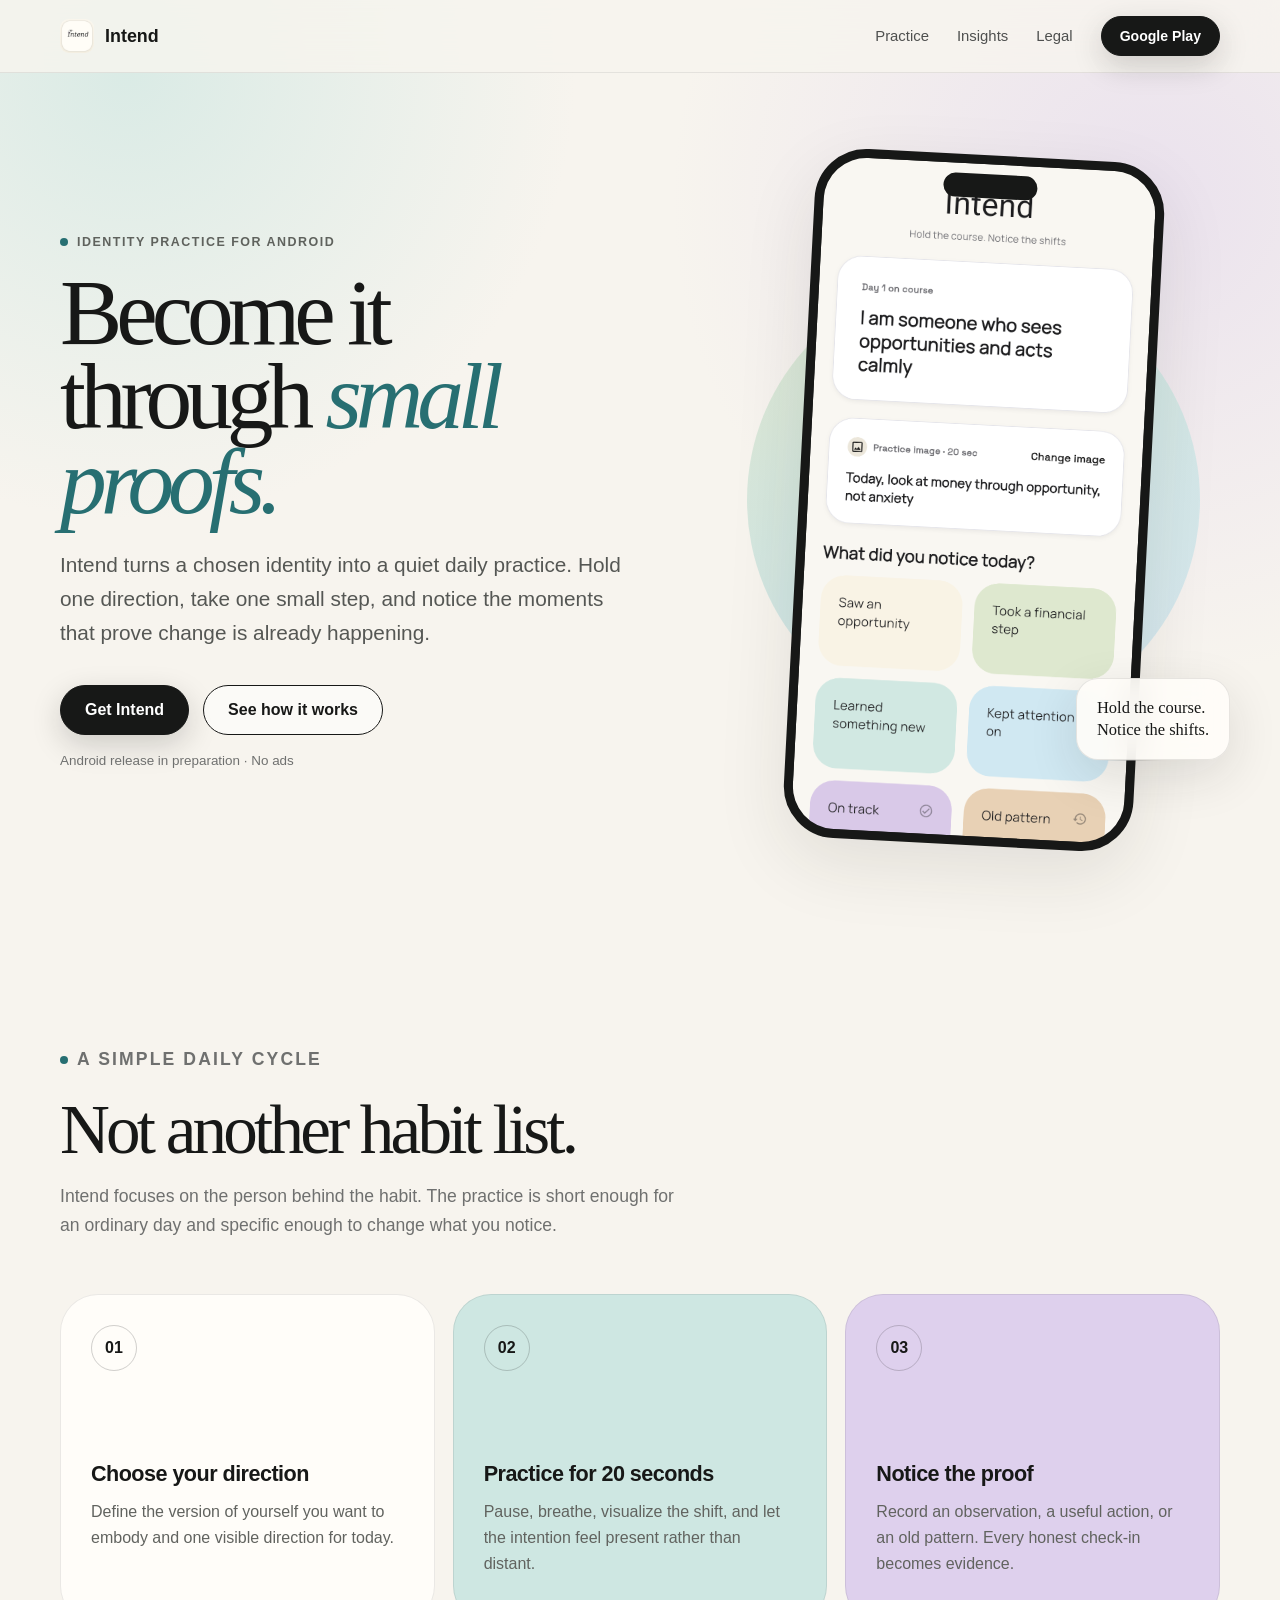
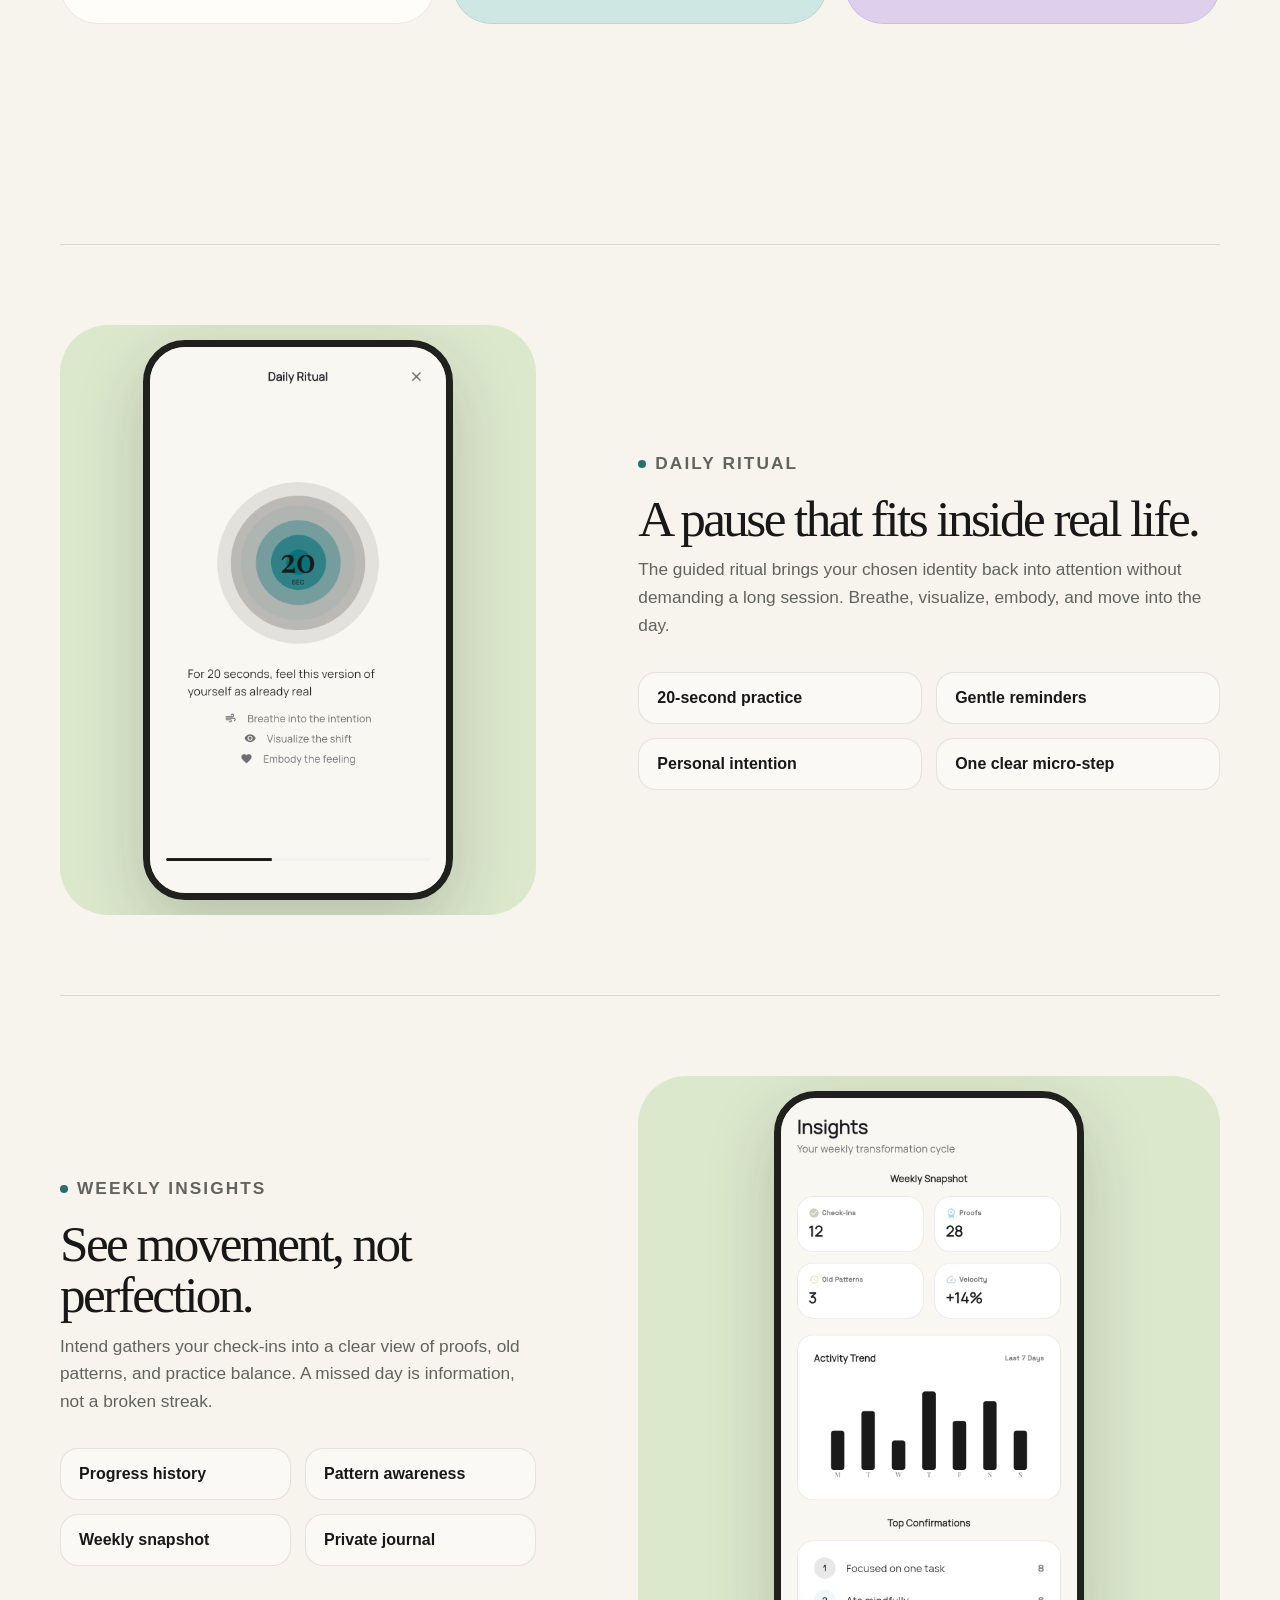
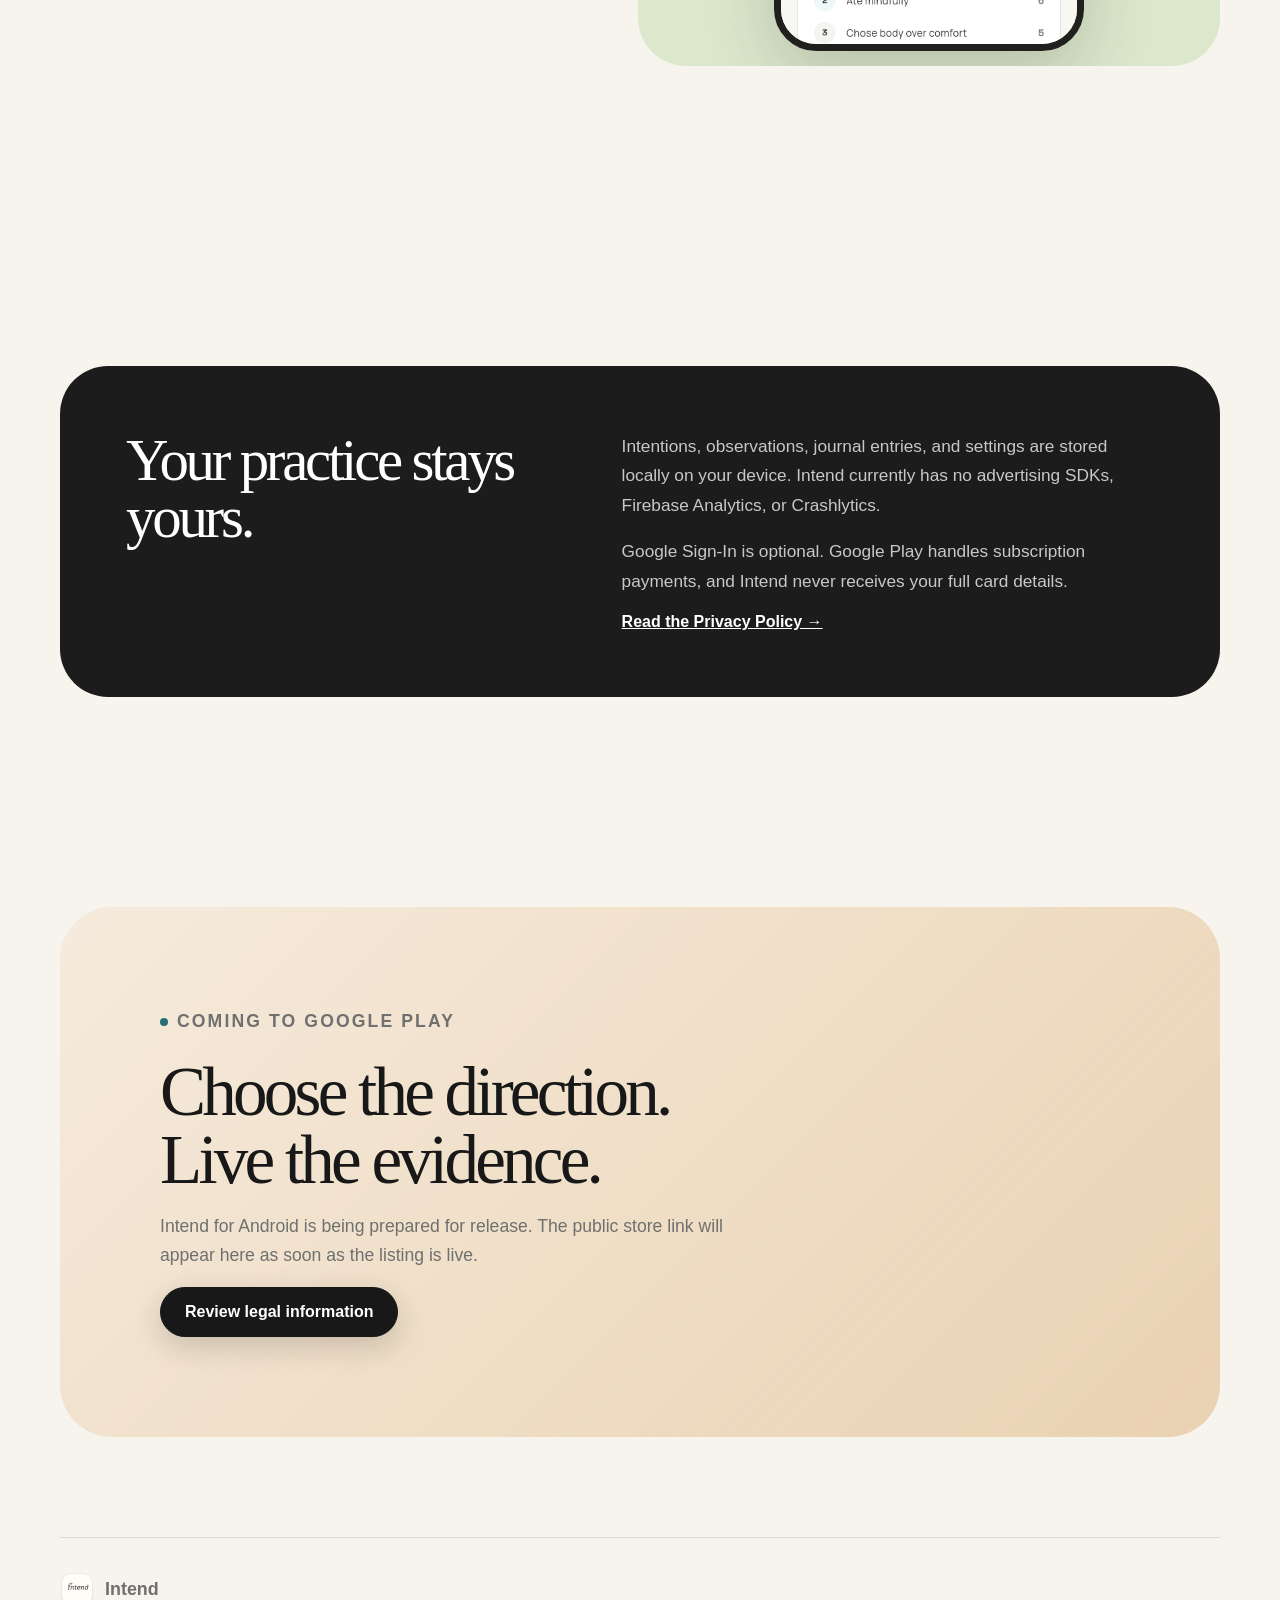
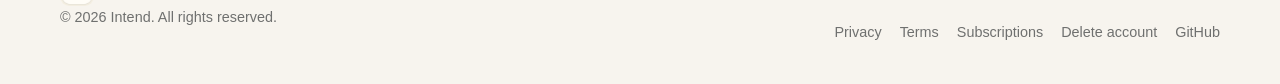
==== index.html @ af3d035d "Create Intend public website" ====
<!doctype html>
<html lang="en">
  <head>
    <meta charset="utf-8">
    <meta name="viewport" content="width=device-width, initial-scale=1">
    <title>Intend — Hold the course. Notice the shifts.</title>
    <meta
      name="description"
      content="Intend is a quiet Android practice for becoming who you choose to be, one small proof at a time."
    >
    <meta name="theme-color" content="#f7f4ee">
    <meta property="og:title" content="Intend — Identity practice for Android">
    <meta
      property="og:description"
      content="Choose a direction, practice it daily, and notice the evidence of change."
    >
    <meta property="og:type" content="website">
    <meta property="og:image" content="assets/home-dashboard.png">
    <link rel="icon" href="assets/app-icon.png">
    <link rel="stylesheet" href="assets/styles.css">
  </head>
  <body>
    <a class="skip-link" href="#main">Skip to content</a>
    <header class="site-header">
      <nav class="nav" aria-label="Main navigation">
        <a class="brand" href="./">
          <img src="assets/app-icon.png" alt="">
          <span>Intend</span>
        </a>
        <div class="nav-links">
          <a href="#practice">Practice</a>
          <a href="#insights">Insights</a>
          <a href="legal/">Legal</a>
          <a class="button button-small" href="#download">Google Play</a>
        </div>
      </nav>
    </header>

    <main id="main">
      <section class="hero">
        <div class="hero-content">
          <p class="eyebrow">Identity practice for Android</p>
          <h1>Become it through <em>small proofs.</em></h1>
          <p class="hero-copy">
            Intend turns a chosen identity into a quiet daily practice. Hold one
            direction, take one small step, and notice the moments that prove
            change is already happening.
          </p>
          <div class="hero-actions">
            <a class="button" href="#download">Get Intend</a>
            <a class="button-secondary" href="#practice">See how it works</a>
          </div>
          <p class="release-note">Android release in preparation · No ads</p>
        </div>

        <div class="phone-stage" aria-label="Intend app preview">
          <div class="phone">
            <img
              src="assets/home-dashboard.png"
              alt="Intend home screen showing a daily intention and reflection choices"
            >
          </div>
          <div class="floating-note">Hold the course.<br>Notice the shifts.</div>
        </div>
      </section>

      <section class="section" id="practice">
        <div class="section-heading">
          <p class="eyebrow">A simple daily cycle</p>
          <h2>Not another habit list.</h2>
          <p>
            Intend focuses on the person behind the habit. The practice is short
            enough for an ordinary day and specific enough to change what you
            notice.
          </p>
        </div>

        <div class="steps">
          <article class="step">
            <div class="step-number">01</div>
            <h3>Choose your direction</h3>
            <p>
              Define the version of yourself you want to embody and one visible
              direction for today.
            </p>
          </article>
          <article class="step">
            <div class="step-number">02</div>
            <h3>Practice for 20 seconds</h3>
            <p>
              Pause, breathe, visualize the shift, and let the intention feel
              present rather than distant.
            </p>
          </article>
          <article class="step">
            <div class="step-number">03</div>
            <h3>Notice the proof</h3>
            <p>
              Record an observation, a useful action, or an old pattern. Every
              honest check-in becomes evidence.
            </p>
          </article>
        </div>
      </section>

      <section class="section">
        <article class="feature-row">
          <div class="feature-visual">
            <div class="screen-card">
              <img
                src="assets/daily-ritual.png"
                alt="Intend twenty-second daily ritual screen"
                loading="lazy"
              >
            </div>
          </div>
          <div class="feature-copy">
            <p class="eyebrow">Daily ritual</p>
            <h3>A pause that fits inside real life.</h3>
            <p>
              The guided ritual brings your chosen identity back into attention
              without demanding a long session. Breathe, visualize, embody, and
              move into the day.
            </p>
            <ul class="feature-list">
              <li>20-second practice</li>
              <li>Gentle reminders</li>
              <li>Personal intention</li>
              <li>One clear micro-step</li>
            </ul>
          </div>
        </article>

        <article class="feature-row reverse" id="insights">
          <div class="feature-visual">
            <div class="screen-card">
              <img
                src="assets/weekly-insights.png"
                alt="Intend weekly insights with check-ins, patterns, and activity"
                loading="lazy"
              >
            </div>
          </div>
          <div class="feature-copy">
            <p class="eyebrow">Weekly insights</p>
            <h3>See movement, not perfection.</h3>
            <p>
              Intend gathers your check-ins into a clear view of proofs, old
              patterns, and practice balance. A missed day is information, not a
              broken streak.
            </p>
            <ul class="feature-list">
              <li>Progress history</li>
              <li>Pattern awareness</li>
              <li>Weekly snapshot</li>
              <li>Private journal</li>
            </ul>
          </div>
        </article>
      </section>

      <section class="section">
        <div class="privacy-band">
          <h2>Your practice stays yours.</h2>
          <div>
            <p>
              Intentions, observations, journal entries, and settings are stored
              locally on your device. Intend currently has no advertising SDKs,
              Firebase Analytics, or Crashlytics.
            </p>
            <p>
              Google Sign-In is optional. Google Play handles subscription
              payments, and Intend never receives your full card details.
            </p>
            <a href="legal/privacy.html">Read the Privacy Policy →</a>
          </div>
        </div>
      </section>

      <section class="cta" id="download">
        <p class="eyebrow">Coming to Google Play</p>
        <h2>Choose the direction.<br>Live the evidence.</h2>
        <p>
          Intend for Android is being prepared for release. The public store link
          will appear here as soon as the listing is live.
        </p>
        <a class="button" href="legal/">Review legal information</a>
      </section>
    </main>

    <footer class="site-footer">
      <div>
        <a class="brand" href="./">
          <img src="assets/app-icon.png" alt="">
          <span>Intend</span>
        </a>
        <p>© <span data-year>2026</span> Intend. All rights reserved.</p>
      </div>
      <div class="footer-links">
        <a href="legal/privacy.html">Privacy</a>
        <a href="legal/terms.html">Terms</a>
        <a href="legal/subscription-terms.html">Subscriptions</a>
        <a href="legal/account-deletion.html">Delete account</a>
        <a href="https://github.com/skindar/intend-public">GitHub</a>
      </div>
    </footer>
    <script src="assets/site.js"></script>
  </body>
</html>
---- assets/styles.css ----
:root {
  --ink: #171817;
  --muted: #6f706f;
  --paper: #f7f4ee;
  --surface: #fffdf9;
  --line: #deded9;
  --sage: #dce8cc;
  --mint: #cee7e2;
  --blue: #d2e8f3;
  --lilac: #ded0ed;
  --sand: #ead2b2;
  --accent: #276f72;
  --shadow: 0 24px 70px rgba(35, 37, 33, 0.1);
  --radius-lg: 38px;
  --radius-md: 26px;
  --content: min(1160px, calc(100% - 40px));
}

* {
  box-sizing: border-box;
}

html {
  scroll-behavior: smooth;
}

body {
  margin: 0;
  color: var(--ink);
  background: var(--paper);
  font-family: Inter, ui-sans-serif, -apple-system, BlinkMacSystemFont, "Segoe UI",
    sans-serif;
  -webkit-font-smoothing: antialiased;
}

body::before {
  position: fixed;
  inset: 0;
  z-index: -2;
  content: "";
  pointer-events: none;
  background:
    radial-gradient(circle at 10% 8%, rgba(206, 231, 226, 0.7), transparent 28rem),
    radial-gradient(circle at 90% 22%, rgba(222, 208, 237, 0.5), transparent 30rem),
    var(--paper);
}

a {
  color: inherit;
}

img {
  display: block;
  max-width: 100%;
}

.skip-link {
  position: fixed;
  top: 10px;
  left: 10px;
  z-index: 20;
  padding: 10px 16px;
  border-radius: 999px;
  background: var(--ink);
  color: white;
  transform: translateY(-150%);
}

.skip-link:focus {
  transform: translateY(0);
}

.site-header {
  position: sticky;
  top: 0;
  z-index: 10;
  padding: 16px 0;
  background: rgba(247, 244, 238, 0.82);
  border-bottom: 1px solid rgba(23, 24, 23, 0.08);
  backdrop-filter: blur(18px);
}

.nav {
  width: var(--content);
  margin: 0 auto;
  display: flex;
  align-items: center;
  justify-content: space-between;
  gap: 28px;
}

.brand {
  display: inline-flex;
  align-items: center;
  gap: 11px;
  font-size: 1.12rem;
  font-weight: 750;
  text-decoration: none;
}

.brand img {
  width: 34px;
  height: 34px;
  border-radius: 9px;
}

.nav-links {
  display: flex;
  align-items: center;
  gap: 28px;
  color: #4f504f;
  font-size: 0.93rem;
}

.nav-links a {
  text-decoration: none;
}

.nav-links a:hover,
.text-link:hover {
  color: var(--accent);
}

.button,
.button-secondary {
  display: inline-flex;
  align-items: center;
  justify-content: center;
  min-height: 50px;
  padding: 0 24px;
  border: 1px solid var(--ink);
  border-radius: 999px;
  font-weight: 700;
  text-decoration: none;
  transition: transform 180ms ease, box-shadow 180ms ease;
}

.button {
  background: var(--ink);
  color: white;
  box-shadow: 0 10px 30px rgba(23, 24, 23, 0.18);
}

.button-secondary {
  background: rgba(255, 255, 255, 0.55);
}

.button:hover,
.button-secondary:hover {
  transform: translateY(-2px);
}

.button-small {
  min-height: 40px;
  padding: 0 18px;
  font-size: 0.88rem;
}

.hero,
.section,
.cta,
.site-footer,
.legal-shell {
  width: var(--content);
  margin-inline: auto;
}

.hero {
  min-height: 820px;
  display: grid;
  grid-template-columns: minmax(0, 1.08fr) minmax(350px, 0.92fr);
  align-items: center;
  gap: clamp(40px, 7vw, 100px);
  padding: 82px 0 90px;
}

.eyebrow {
  display: inline-flex;
  align-items: center;
  gap: 9px;
  margin: 0 0 22px;
  color: #5f625d;
  font-size: 0.78rem;
  font-weight: 800;
  letter-spacing: 0.12em;
  text-transform: uppercase;
}

.eyebrow::before {
  width: 8px;
  height: 8px;
  border-radius: 50%;
  background: var(--accent);
  content: "";
}

h1,
h2,
h3,
p {
  margin-top: 0;
}

h1 {
  max-width: 760px;
  margin-bottom: 24px;
  font-family: Georgia, "Times New Roman", serif;
  font-size: clamp(4rem, 7.3vw, 7.4rem);
  font-weight: 400;
  letter-spacing: -0.065em;
  line-height: 0.9;
}

h1 em {
  color: var(--accent);
  font-weight: 400;
}

.hero-copy {
  max-width: 590px;
  margin-bottom: 34px;
  color: #555754;
  font-size: clamp(1.06rem, 1.7vw, 1.3rem);
  line-height: 1.65;
}

.hero-actions {
  display: flex;
  align-items: center;
  flex-wrap: wrap;
  gap: 14px;
}

.release-note {
  margin: 18px 0 0;
  color: var(--muted);
  font-size: 0.84rem;
}

.phone-stage {
  position: relative;
  min-height: 680px;
  display: grid;
  place-items: center;
}

.phone-stage::before {
  position: absolute;
  width: 92%;
  aspect-ratio: 1;
  border-radius: 50%;
  background: linear-gradient(145deg, var(--sage), var(--mint) 45%, var(--blue));
  content: "";
  filter: saturate(0.8);
}

.phone {
  position: relative;
  width: min(350px, 82vw);
  height: 690px;
  overflow: hidden;
  border: 9px solid #171817;
  border-radius: 52px;
  background: #171817;
  box-shadow: var(--shadow);
  transform: rotate(3deg);
}

.phone::before {
  position: absolute;
  top: 10px;
  left: 50%;
  z-index: 2;
  width: 94px;
  height: 24px;
  border-radius: 999px;
  background: #171817;
  content: "";
  transform: translateX(-50%);
}

.phone img {
  width: 100%;
  height: 100%;
  object-fit: cover;
  object-position: top;
}

.floating-note {
  position: absolute;
  right: -10px;
  bottom: 85px;
  max-width: 220px;
  padding: 18px 20px;
  border: 1px solid rgba(23, 24, 23, 0.1);
  border-radius: 22px;
  background: rgba(255, 253, 249, 0.9);
  box-shadow: 0 16px 50px rgba(35, 37, 33, 0.12);
  font-family: Georgia, "Times New Roman", serif;
  font-size: 1.03rem;
  line-height: 1.35;
  backdrop-filter: blur(14px);
}

.section {
  padding: 110px 0;
}

.section-heading {
  max-width: 720px;
  margin-bottom: 54px;
}

.section-heading h2,
.cta h2,
.legal-hero h1 {
  margin-bottom: 18px;
  font-family: Georgia, "Times New Roman", serif;
  font-size: clamp(2.8rem, 5.4vw, 5.3rem);
  font-weight: 400;
  letter-spacing: -0.055em;
  line-height: 0.98;
}

.section-heading p,
.cta p {
  max-width: 620px;
  color: var(--muted);
  font-size: 1.1rem;
  line-height: 1.65;
}

.steps {
  display: grid;
  grid-template-columns: repeat(3, 1fr);
  gap: 18px;
}

.step {
  min-height: 330px;
  padding: 30px;
  border: 1px solid rgba(23, 24, 23, 0.09);
  border-radius: var(--radius-lg);
}

.step:nth-child(1) {
  background: var(--surface);
}

.step:nth-child(2) {
  background: var(--mint);
}

.step:nth-child(3) {
  background: var(--lilac);
}

.step-number {
  display: grid;
  width: 46px;
  height: 46px;
  margin-bottom: 90px;
  place-items: center;
  border: 1px solid rgba(23, 24, 23, 0.2);
  border-radius: 50%;
  font-weight: 800;
}

.step h3,
.feature-copy h3,
.legal-card h2 {
  margin-bottom: 12px;
  font-size: 1.35rem;
  letter-spacing: -0.025em;
}

.step p,
.feature-copy p,
.legal-card p {
  margin-bottom: 0;
  color: #61635f;
  line-height: 1.62;
}

.feature-row {
  display: grid;
  grid-template-columns: minmax(320px, 0.9fr) minmax(0, 1.1fr);
  align-items: center;
  gap: clamp(50px, 8vw, 110px);
  padding: 80px 0;
  border-top: 1px solid rgba(23, 24, 23, 0.12);
}

.feature-row.reverse .feature-visual {
  order: 2;
}

.feature-visual {
  position: relative;
  min-height: 590px;
  display: grid;
  place-items: center;
  overflow: hidden;
  border-radius: 48px;
  background: var(--sage);
}

.feature-row:nth-of-type(3) .feature-visual {
  background: var(--blue);
}

.screen-card {
  width: 310px;
  height: 560px;
  overflow: hidden;
  border: 7px solid #20211f;
  border-radius: 42px;
  box-shadow: 0 25px 70px rgba(35, 37, 33, 0.2);
}

.screen-card img {
  width: 100%;
  height: 100%;
  object-fit: cover;
  object-position: top;
}

.feature-copy .eyebrow {
  margin-bottom: 15px;
}

.feature-copy h3 {
  max-width: 580px;
  font-family: Georgia, "Times New Roman", serif;
  font-size: clamp(2.4rem, 4vw, 4.1rem);
  font-weight: 400;
  letter-spacing: -0.05em;
  line-height: 1;
}

.feature-copy p {
  max-width: 580px;
  font-size: 1.08rem;
}

.feature-list {
  display: grid;
  grid-template-columns: repeat(2, 1fr);
  gap: 14px;
  margin: 32px 0 0;
  padding: 0;
  list-style: none;
}

.feature-list li {
  padding: 16px 18px;
  border: 1px solid rgba(23, 24, 23, 0.1);
  border-radius: 18px;
  background: rgba(255, 255, 255, 0.45);
  font-weight: 650;
}

.privacy-band {
  padding: 66px;
  display: grid;
  grid-template-columns: 0.9fr 1.1fr;
  gap: 60px;
  border-radius: 48px;
  background: #1b1c1b;
  color: white;
}

.privacy-band h2 {
  margin: 0;
  font-family: Georgia, "Times New Roman", serif;
  font-size: clamp(2.7rem, 4.6vw, 4.8rem);
  font-weight: 400;
  letter-spacing: -0.055em;
  line-height: 0.98;
}

.privacy-band p {
  color: #c8c9c6;
  font-size: 1.08rem;
  line-height: 1.7;
}

.privacy-band a {
  color: white;
  font-weight: 750;
}

.cta {
  margin-top: 100px;
  margin-bottom: 100px;
  padding: clamp(50px, 8vw, 100px);
  border-radius: 52px;
  background:
    linear-gradient(135deg, rgba(255, 255, 255, 0.55), transparent),
    var(--sand);
}

.site-footer {
  padding: 34px 0 44px;
  display: flex;
  align-items: flex-end;
  justify-content: space-between;
  gap: 30px;
  border-top: 1px solid rgba(23, 24, 23, 0.12);
  color: var(--muted);
  font-size: 0.9rem;
}

.footer-links {
  display: flex;
  flex-wrap: wrap;
  justify-content: flex-end;
  gap: 18px;
}

.footer-links a {
  text-decoration: none;
}

.legal-shell {
  max-width: 920px;
  padding: 86px 0 120px;
}

.legal-hero {
  margin-bottom: 58px;
}

.legal-hero h1 {
  max-width: 850px;
}

.legal-hero p {
  max-width: 700px;
  color: var(--muted);
  font-size: 1.1rem;
  line-height: 1.65;
}

.legal-grid {
  display: grid;
  grid-template-columns: repeat(2, 1fr);
  gap: 16px;
}

.legal-card {
  min-height: 210px;
  padding: 28px;
  border: 1px solid rgba(23, 24, 23, 0.1);
  border-radius: var(--radius-md);
  background: rgba(255, 253, 249, 0.8);
  text-decoration: none;
}

.legal-card:nth-child(2) {
  background: var(--sage);
}

.legal-card:nth-child(3) {
  background: var(--blue);
}

.legal-card:nth-child(4) {
  background: var(--lilac);
}

.legal-card span {
  display: inline-block;
  margin-top: 24px;
  font-weight: 750;
}

.legal-document {
  font-family: Georgia, "Times New Roman", serif;
}

.legal-document .updated {
  margin-bottom: 40px;
  color: var(--muted);
  font-family: Inter, ui-sans-serif, sans-serif;
  font-size: 0.9rem;
}

.legal-document h2 {
  margin: 48px 0 14px;
  font-family: Inter, ui-sans-serif, sans-serif;
  font-size: 1.2rem;
  letter-spacing: -0.02em;
}

.legal-document p,
.legal-document li {
  color: #3e403d;
  font-size: 1.06rem;
  line-height: 1.8;
}

.legal-document li + li {
  margin-top: 8px;
}

.legal-document a {
  color: #175f63;
  overflow-wrap: anywhere;
}

.back-link {
  display: inline-block;
  margin-bottom: 38px;
  color: var(--muted);
  font-size: 0.92rem;
  font-weight: 700;
  text-decoration: none;
}

.error-page {
  min-height: 70vh;
  display: grid;
  place-items: center;
  text-align: center;
}

@media (max-width: 860px) {
  .nav-links a:not(.button) {
    display: none;
  }

  .hero {
    min-height: auto;
    grid-template-columns: 1fr;
    padding-top: 70px;
  }

  .hero-content {
    text-align: center;
  }

  .hero-copy {
    margin-inline: auto;
  }

  .hero-actions {
    justify-content: center;
  }

  .phone-stage {
    min-height: 640px;
  }

  .steps,
  .feature-row,
  .privacy-band {
    grid-template-columns: 1fr;
  }

  .step-number {
    margin-bottom: 55px;
  }

  .feature-row.reverse .feature-visual {
    order: 0;
  }

  .privacy-band {
    padding: 48px 36px;
  }
}

@media (max-width: 620px) {
  :root {
    --content: min(1160px, calc(100% - 28px));
    --radius-lg: 28px;
  }

  .site-header {
    padding: 11px 0;
  }

  .nav {
    gap: 12px;
  }

  .nav-links {
    gap: 8px;
  }

  .brand img {
    width: 30px;
    height: 30px;
  }

  h1 {
    font-size: clamp(3.35rem, 16vw, 4.8rem);
  }

  .hero {
    padding: 62px 0 50px;
  }

  .phone-stage {
    min-height: 580px;
  }

  .phone {
    width: 286px;
    height: 570px;
    border-radius: 44px;
  }

  .floating-note {
    right: 0;
    bottom: 30px;
    max-width: 170px;
    font-size: 0.9rem;
  }

  .section {
    padding: 76px 0;
  }

  .steps,
  .legal-grid,
  .feature-list {
    grid-template-columns: 1fr;
  }

  .step {
    min-height: 260px;
  }

  .feature-row {
    grid-template-columns: 1fr;
    padding: 60px 0;
  }

  .feature-visual {
    min-height: 540px;
    border-radius: 32px;
  }

  .screen-card {
    width: 276px;
    height: 500px;
  }

  .privacy-band {
    padding: 42px 25px;
    border-radius: 32px;
  }

  .cta {
    margin-top: 50px;
    margin-bottom: 60px;
    border-radius: 34px;
  }

  .site-footer {
    align-items: flex-start;
    flex-direction: column;
  }

  .footer-links {
    justify-content: flex-start;
  }

  .legal-shell {
    padding-top: 55px;
  }
}

@media (prefers-reduced-motion: reduce) {
  html {
    scroll-behavior: auto;
  }

  *,
  *::before,
  *::after {
    transition-duration: 0.01ms !important;
  }
}
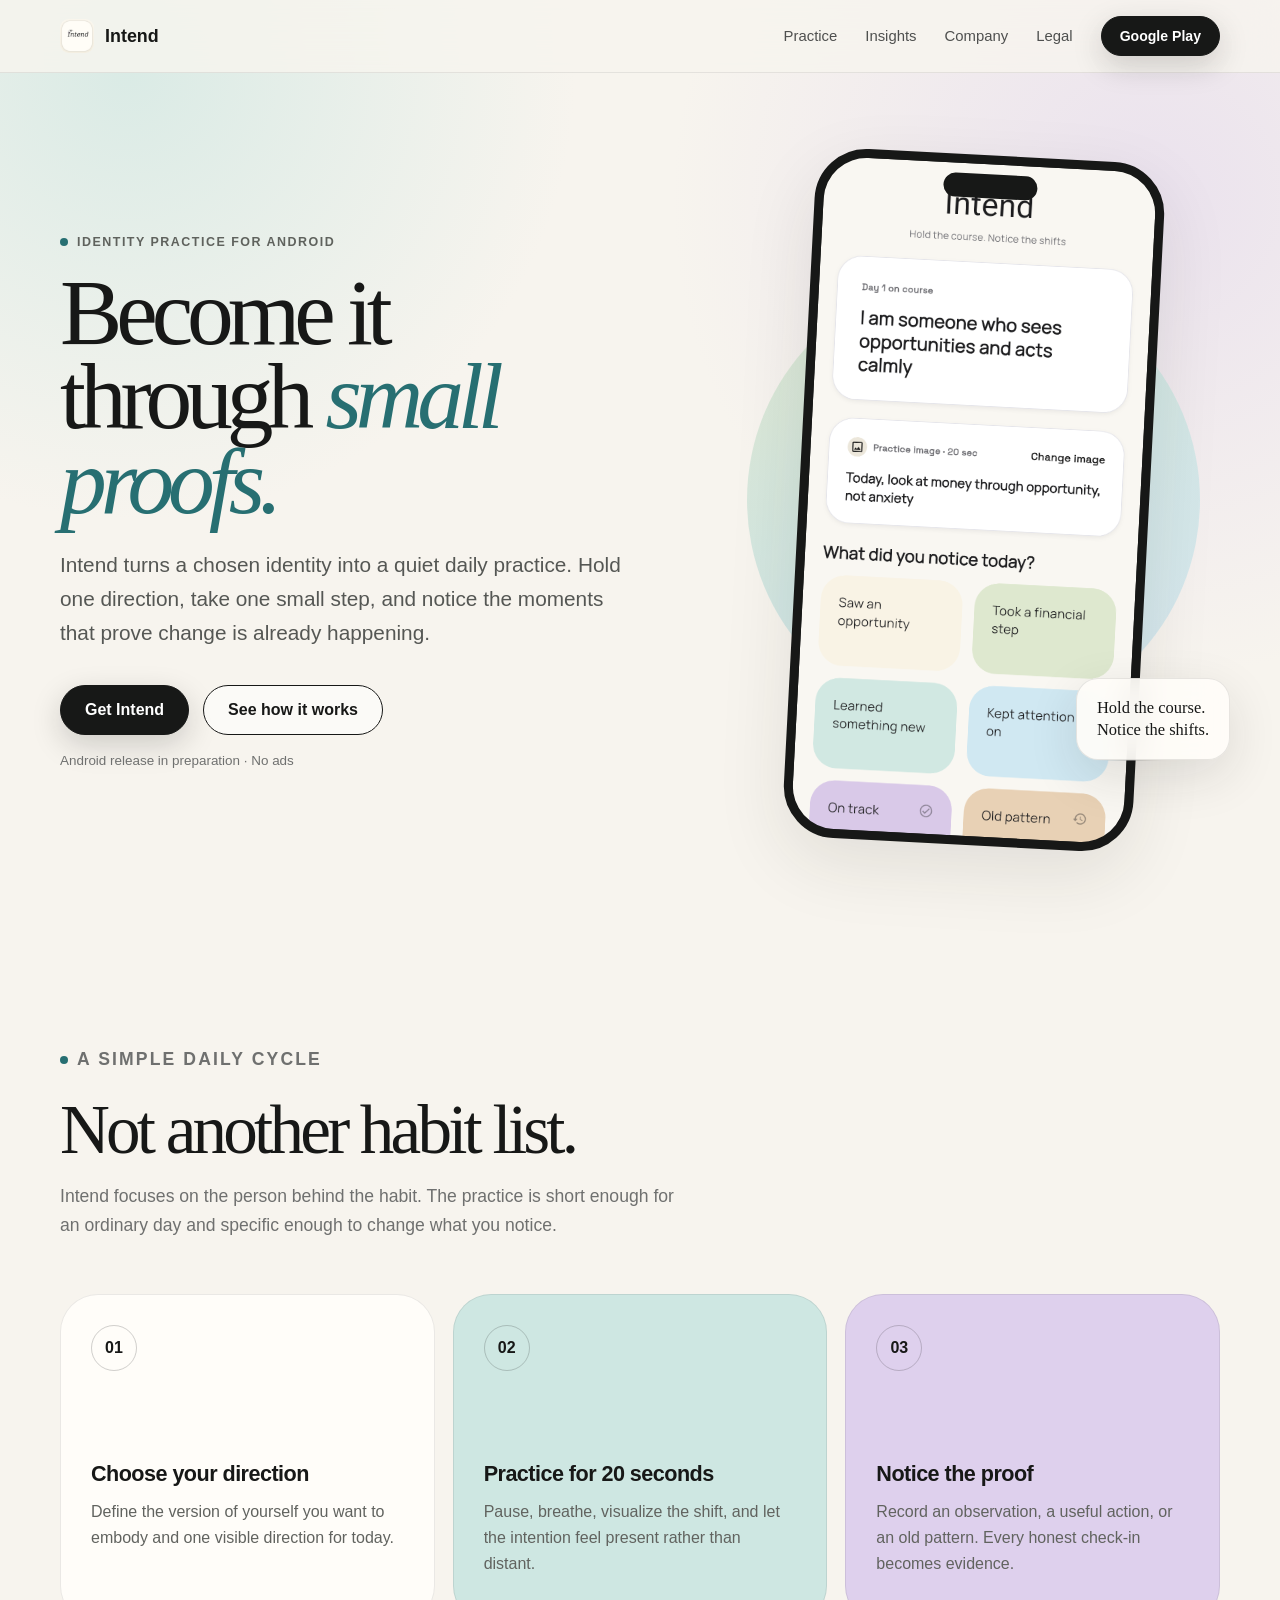
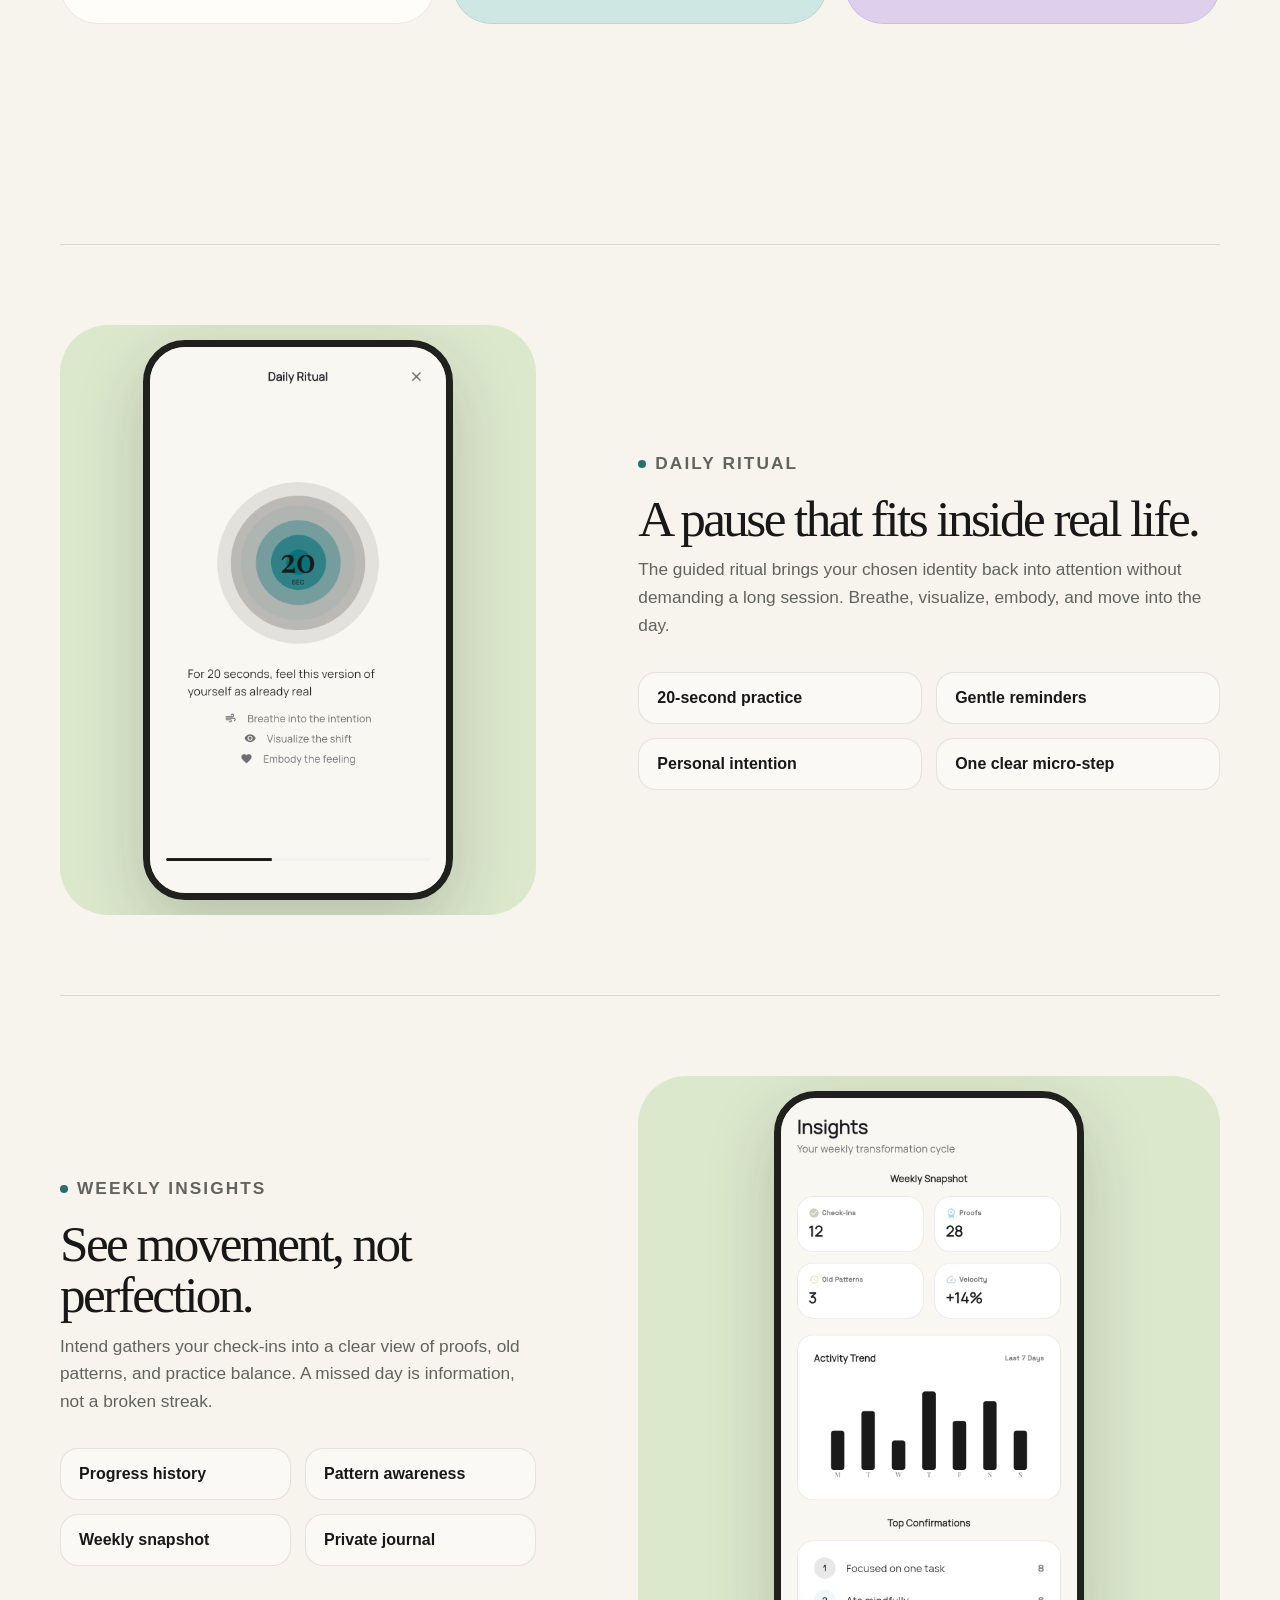
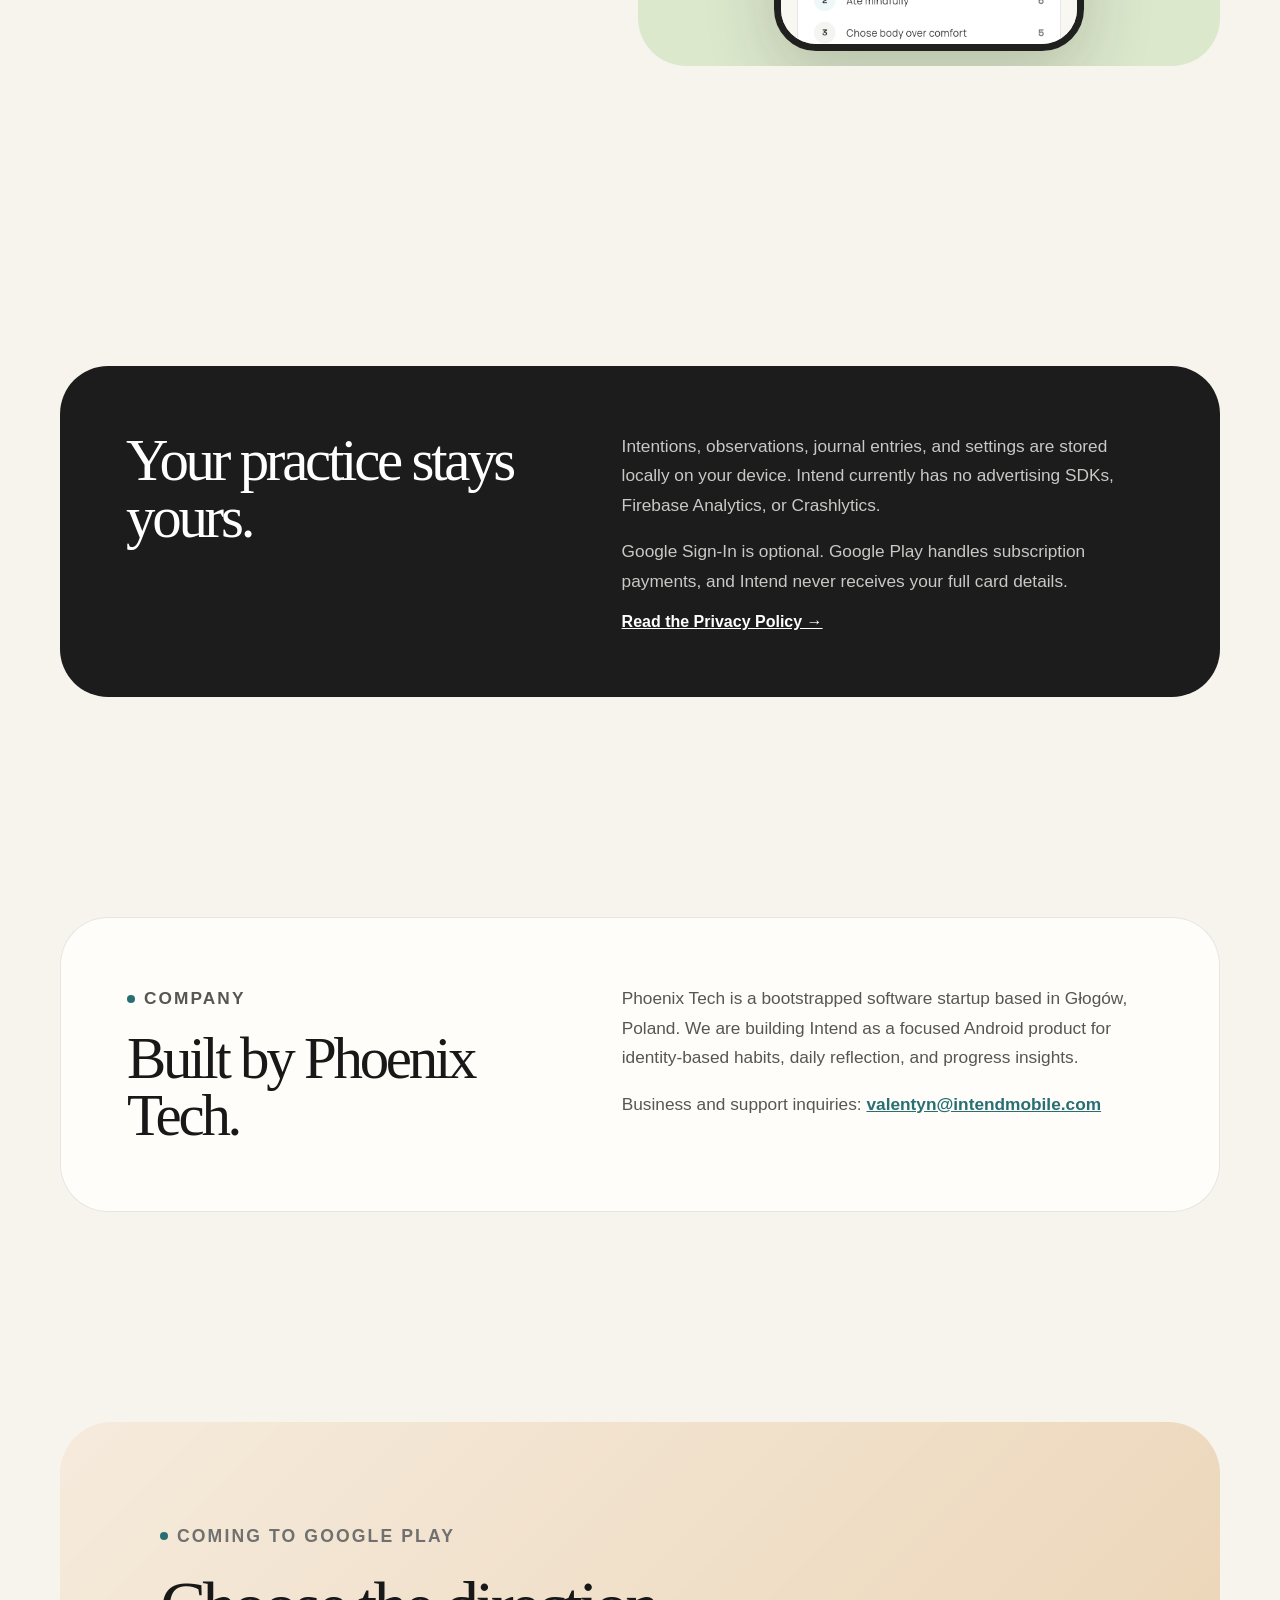
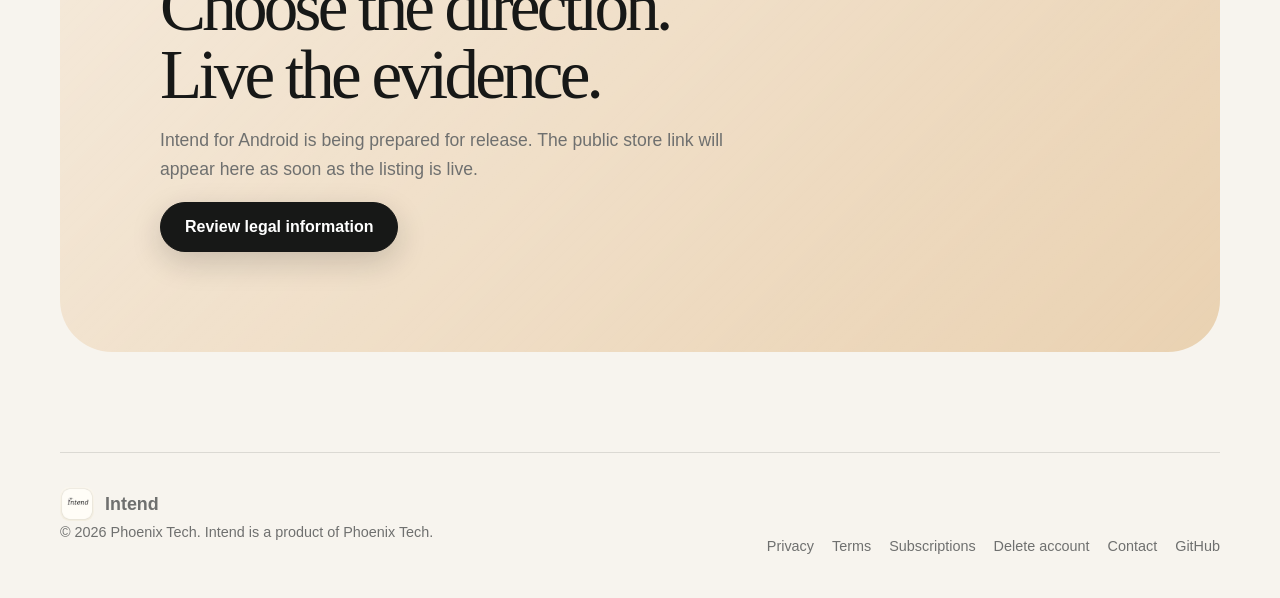
==== commit 57bb91a6: "Align website with Phoenix Tech company profile" ====
--- a/index.html
+++ b/index.html
@@ -15,7 +15,9 @@
       content="Choose a direction, practice it daily, and notice the evidence of change."
     >
     <meta property="og:type" content="website">
+    <meta property="og:url" content="https://intendmobile.com/">
     <meta property="og:image" content="assets/home-dashboard.png">
+    <link rel="canonical" href="https://intendmobile.com/">
     <link rel="icon" href="assets/app-icon.png">
     <link rel="stylesheet" href="assets/styles.css">
   </head>
@@ -30,6 +32,7 @@
         <div class="nav-links">
           <a href="#practice">Practice</a>
           <a href="#insights">Insights</a>
+          <a href="#company">Company</a>
           <a href="legal/">Legal</a>
           <a class="button button-small" href="#download">Google Play</a>
         </div>
@@ -177,6 +180,26 @@
         </div>
       </section>
 
+      <section class="section" id="company">
+        <div class="company-band">
+          <div>
+            <p class="eyebrow">Company</p>
+            <h2>Built by Phoenix Tech.</h2>
+          </div>
+          <div>
+            <p>
+              Phoenix Tech is a bootstrapped software startup based in Głogów,
+              Poland. We are building Intend as a focused Android product for
+              identity-based habits, daily reflection, and progress insights.
+            </p>
+            <p>
+              Business and support inquiries:
+              <a href="mailto:valentyn@intendmobile.com">valentyn@intendmobile.com</a>
+            </p>
+          </div>
+        </div>
+      </section>
+
       <section class="cta" id="download">
         <p class="eyebrow">Coming to Google Play</p>
         <h2>Choose the direction.<br>Live the evidence.</h2>
@@ -194,13 +217,17 @@
           <img src="assets/app-icon.png" alt="">
           <span>Intend</span>
         </a>
-        <p>© <span data-year>2026</span> Intend. All rights reserved.</p>
+        <p>
+          © <span data-year>2026</span> Phoenix Tech. Intend is a product of
+          Phoenix Tech.
+        </p>
       </div>
       <div class="footer-links">
         <a href="legal/privacy.html">Privacy</a>
         <a href="legal/terms.html">Terms</a>
         <a href="legal/subscription-terms.html">Subscriptions</a>
         <a href="legal/account-deletion.html">Delete account</a>
+        <a href="mailto:valentyn@intendmobile.com">Contact</a>
         <a href="https://github.com/skindar/intend-public">GitHub</a>
       </div>
     </footer>
--- a/assets/styles.css
+++ b/assets/styles.css
@@ -460,7 +460,8 @@
   font-weight: 650;
 }
 
-.privacy-band {
+.privacy-band,
+.company-band {
   padding: 66px;
   display: grid;
   grid-template-columns: 0.9fr 1.1fr;
@@ -470,7 +471,8 @@
   color: white;
 }
 
-.privacy-band h2 {
+.privacy-band h2,
+.company-band h2 {
   margin: 0;
   font-family: Georgia, "Times New Roman", serif;
   font-size: clamp(2.7rem, 4.6vw, 4.8rem);
@@ -487,6 +489,27 @@
 
 .privacy-band a {
   color: white;
+  font-weight: 750;
+}
+
+.company-band {
+  border: 1px solid rgba(23, 24, 23, 0.1);
+  background: var(--surface);
+  color: var(--ink);
+}
+
+.company-band .eyebrow {
+  margin-bottom: 16px;
+}
+
+.company-band p {
+  color: #555754;
+  font-size: 1.08rem;
+  line-height: 1.7;
+}
+
+.company-band a {
+  color: var(--accent);
   font-weight: 750;
 }
 
@@ -654,7 +677,8 @@
 
   .steps,
   .feature-row,
-  .privacy-band {
+  .privacy-band,
+  .company-band {
     grid-template-columns: 1fr;
   }
 
@@ -666,7 +690,8 @@
     order: 0;
   }
 
-  .privacy-band {
+  .privacy-band,
+  .company-band {
     padding: 48px 36px;
   }
 }
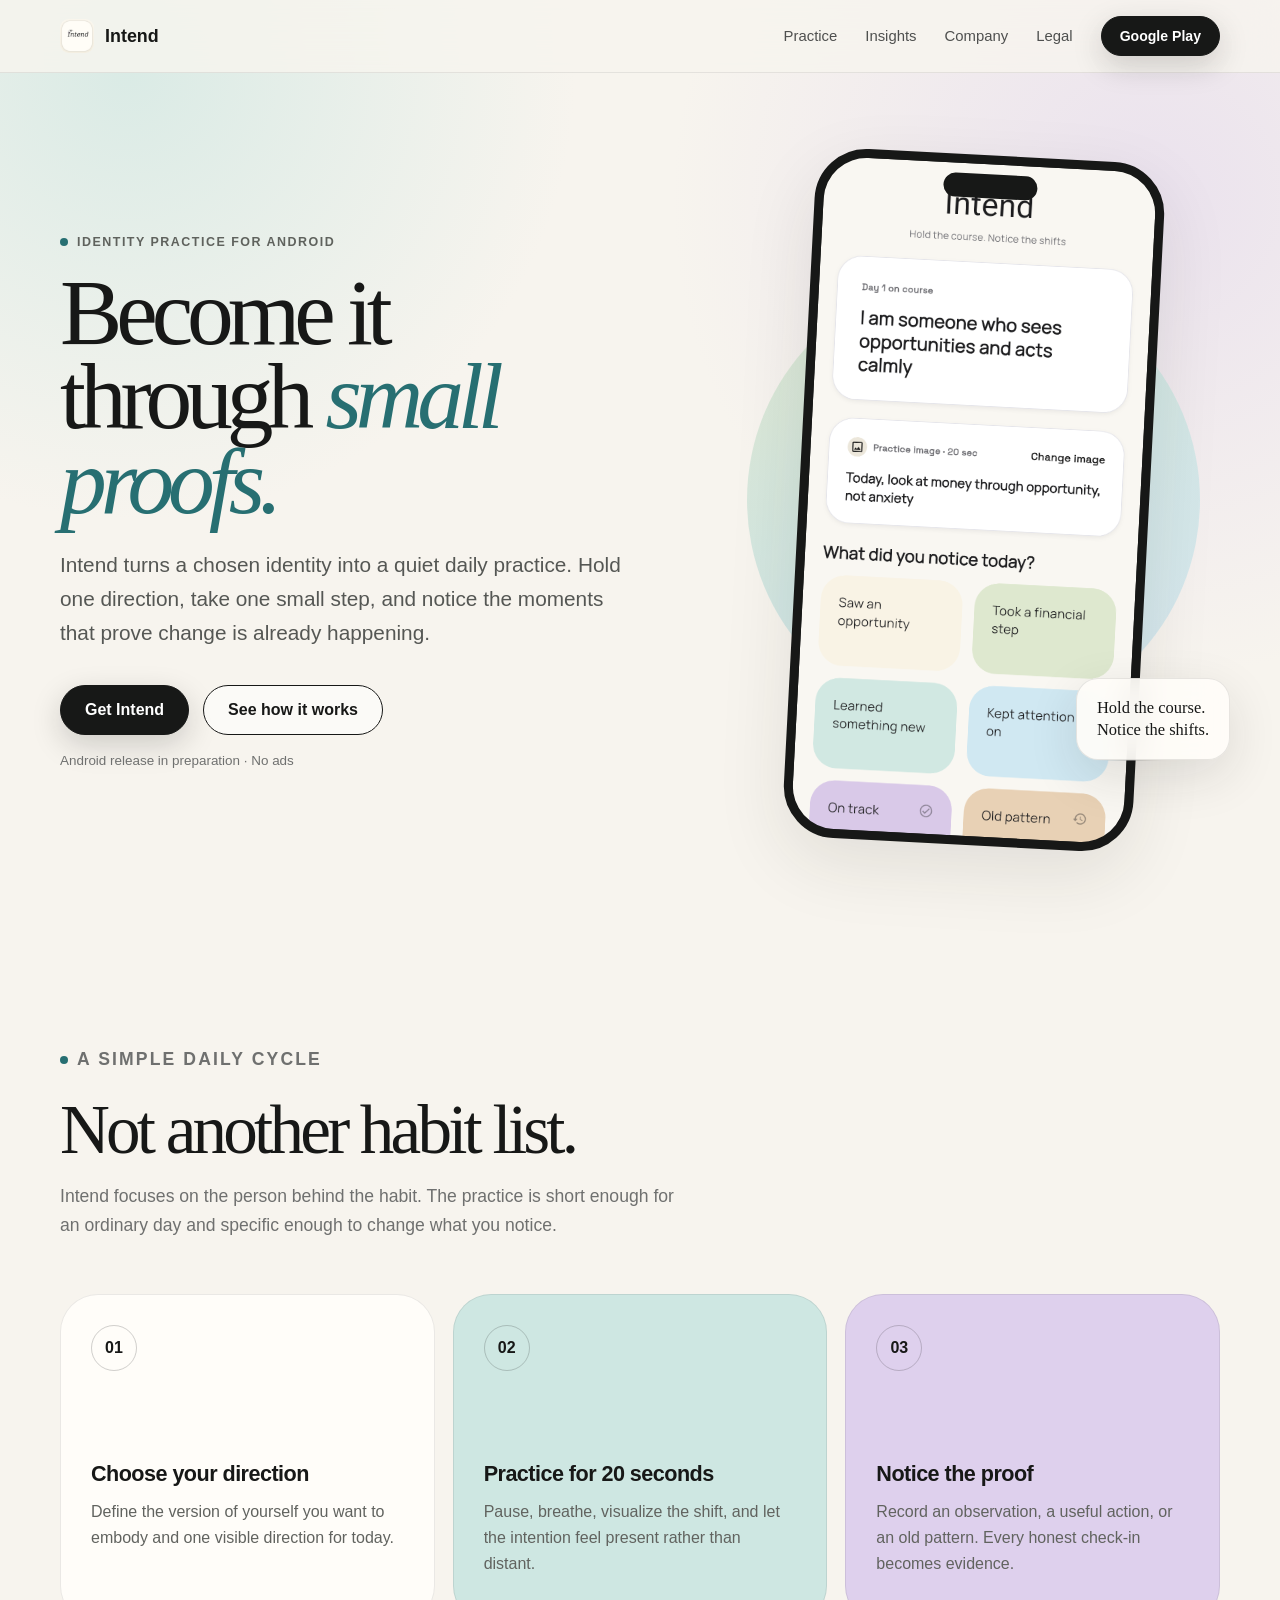
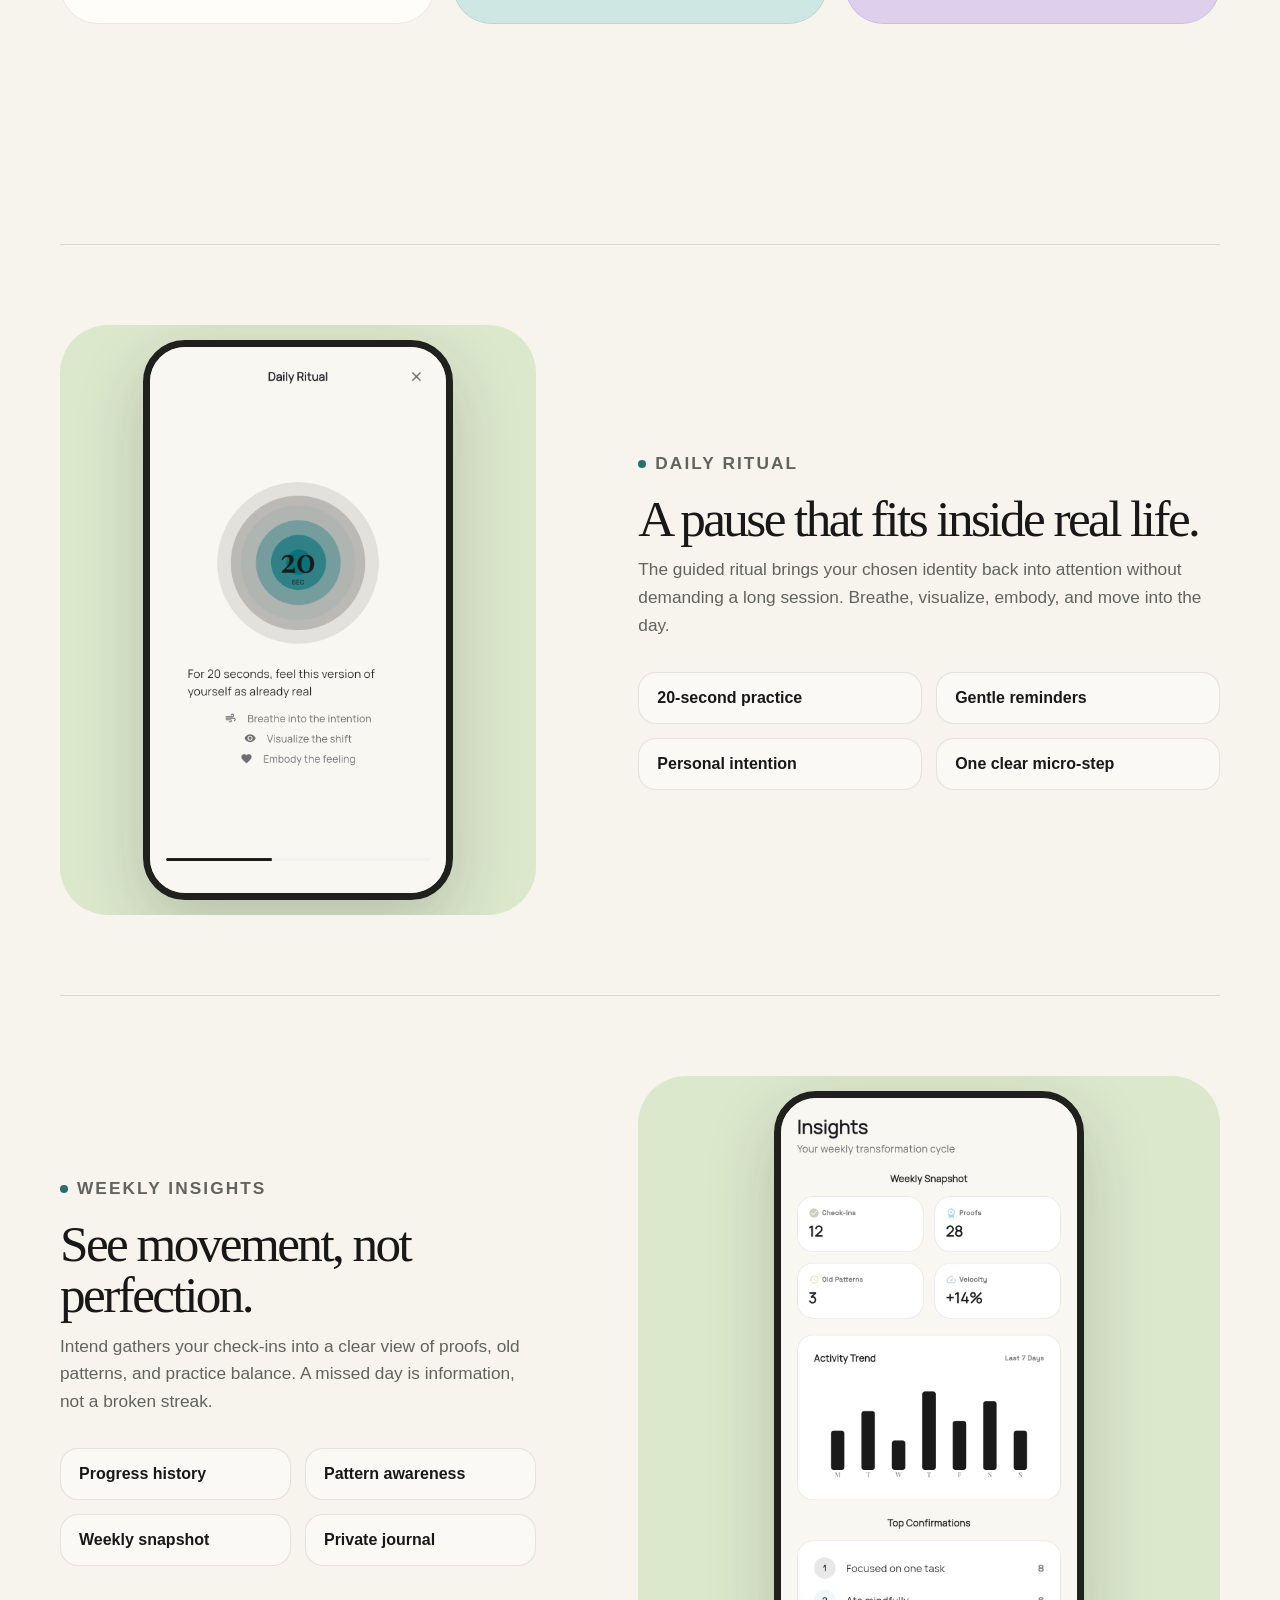
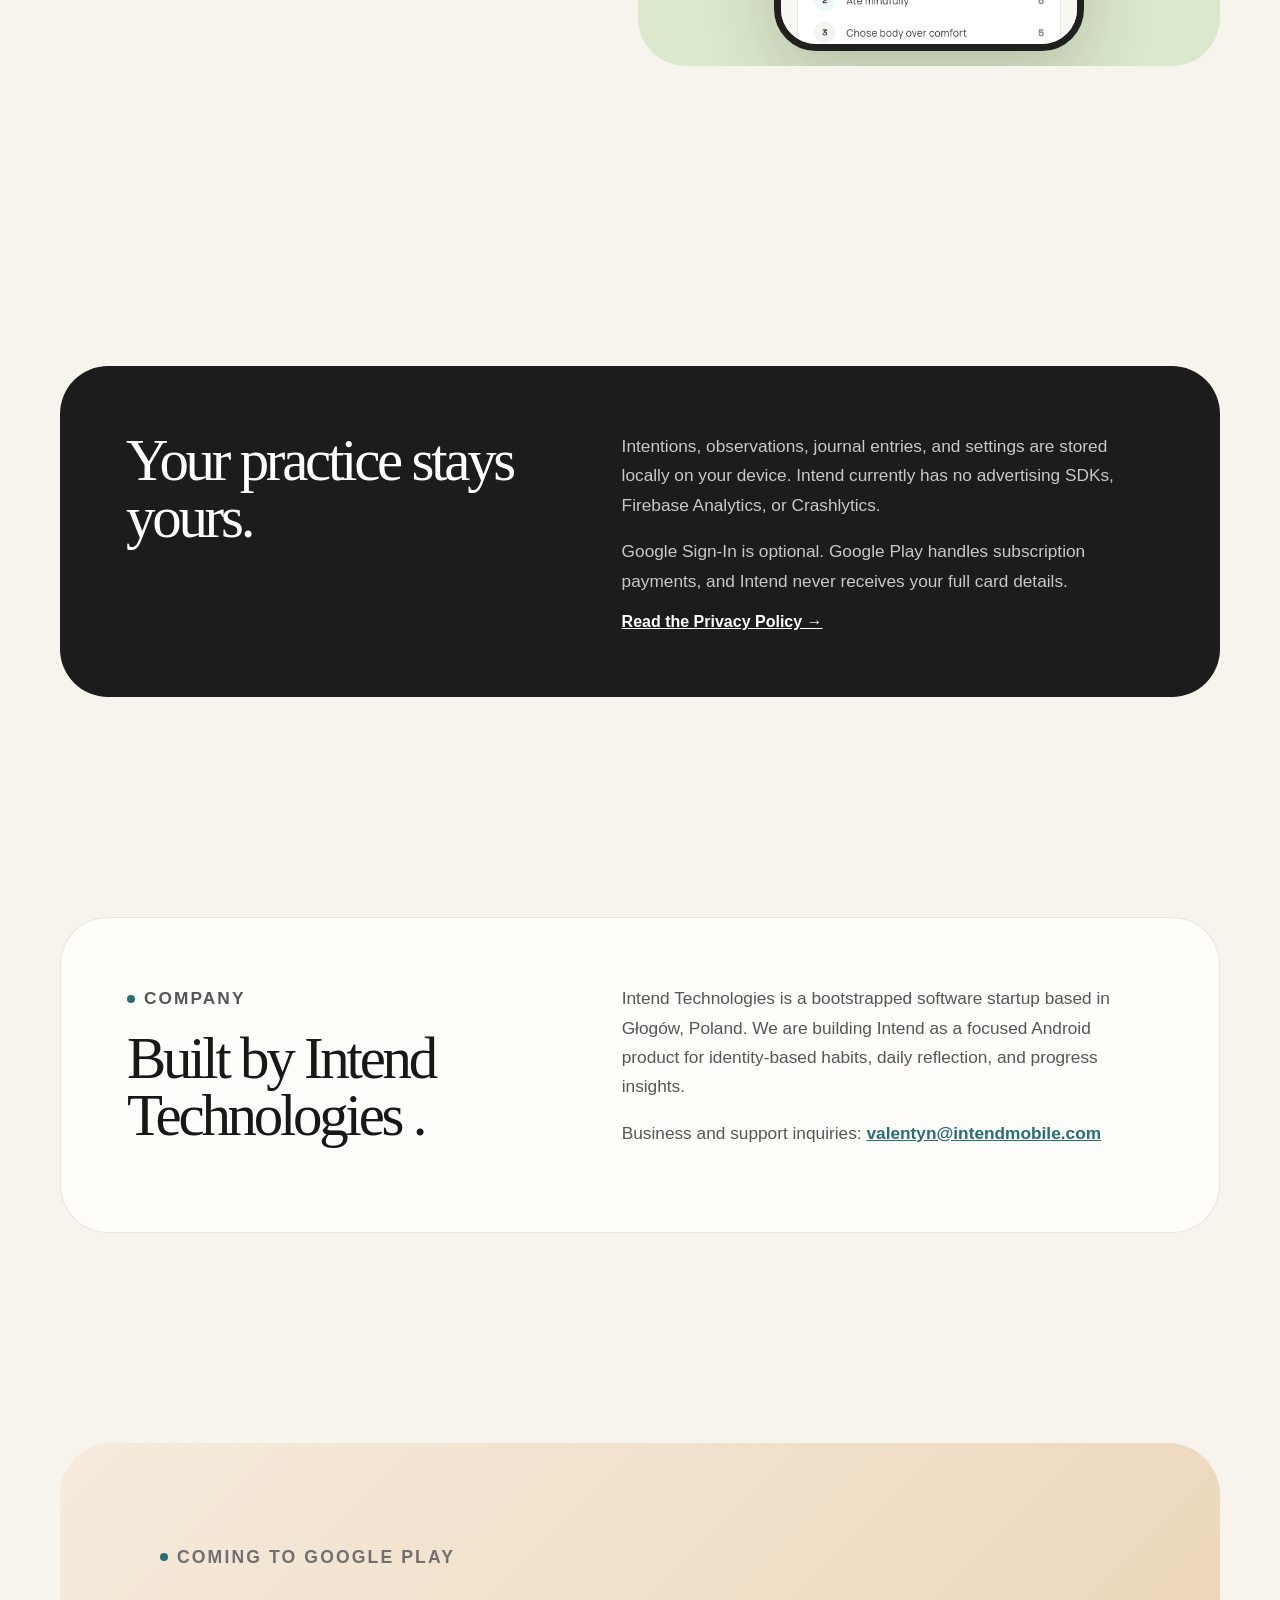
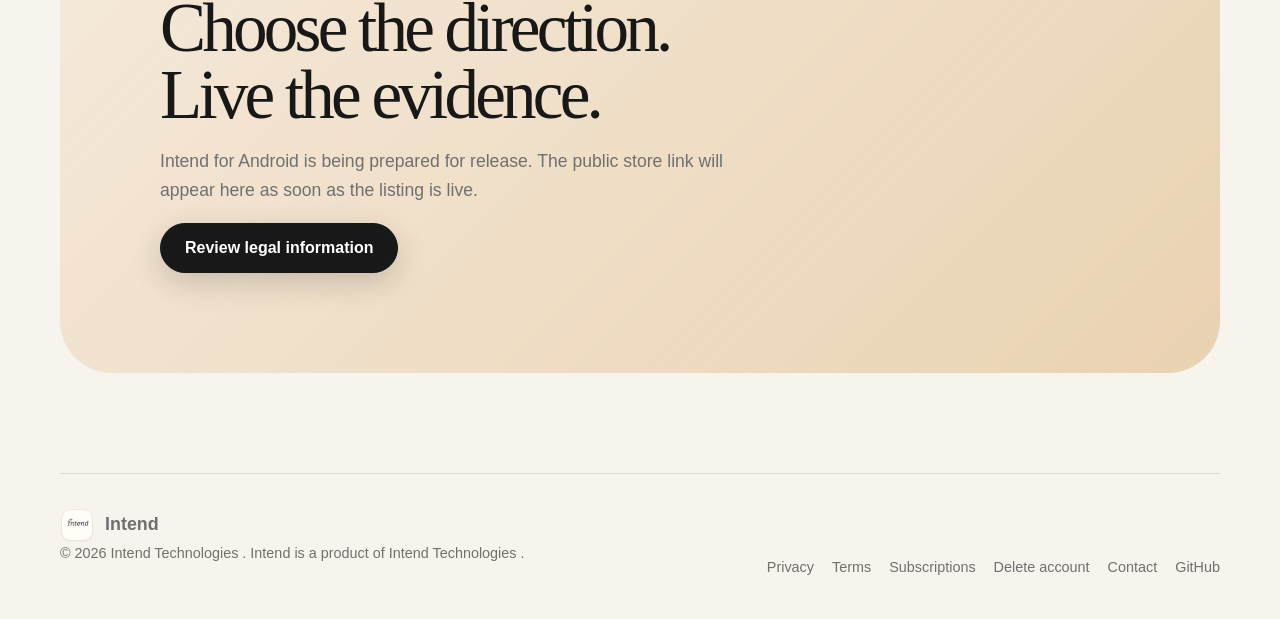
==== commit 8c6c1a73: "Rebrand" ====
--- a/index.html
+++ b/index.html
@@ -184,11 +184,11 @@
         <div class="company-band">
           <div>
             <p class="eyebrow">Company</p>
-            <h2>Built by Phoenix Tech.</h2>
+            <h2>Built by Intend Technologies .</h2>
           </div>
           <div>
             <p>
-              Phoenix Tech is a bootstrapped software startup based in Głogów,
+              Intend Technologies  is a bootstrapped software startup based in Głogów,
               Poland. We are building Intend as a focused Android product for
               identity-based habits, daily reflection, and progress insights.
             </p>
@@ -218,8 +218,8 @@
           <span>Intend</span>
         </a>
         <p>
-          © <span data-year>2026</span> Phoenix Tech. Intend is a product of
-          Phoenix Tech.
+          © <span data-year>2026</span> Intend Technologies . Intend is a product of
+          Intend Technologies .
         </p>
       </div>
       <div class="footer-links">
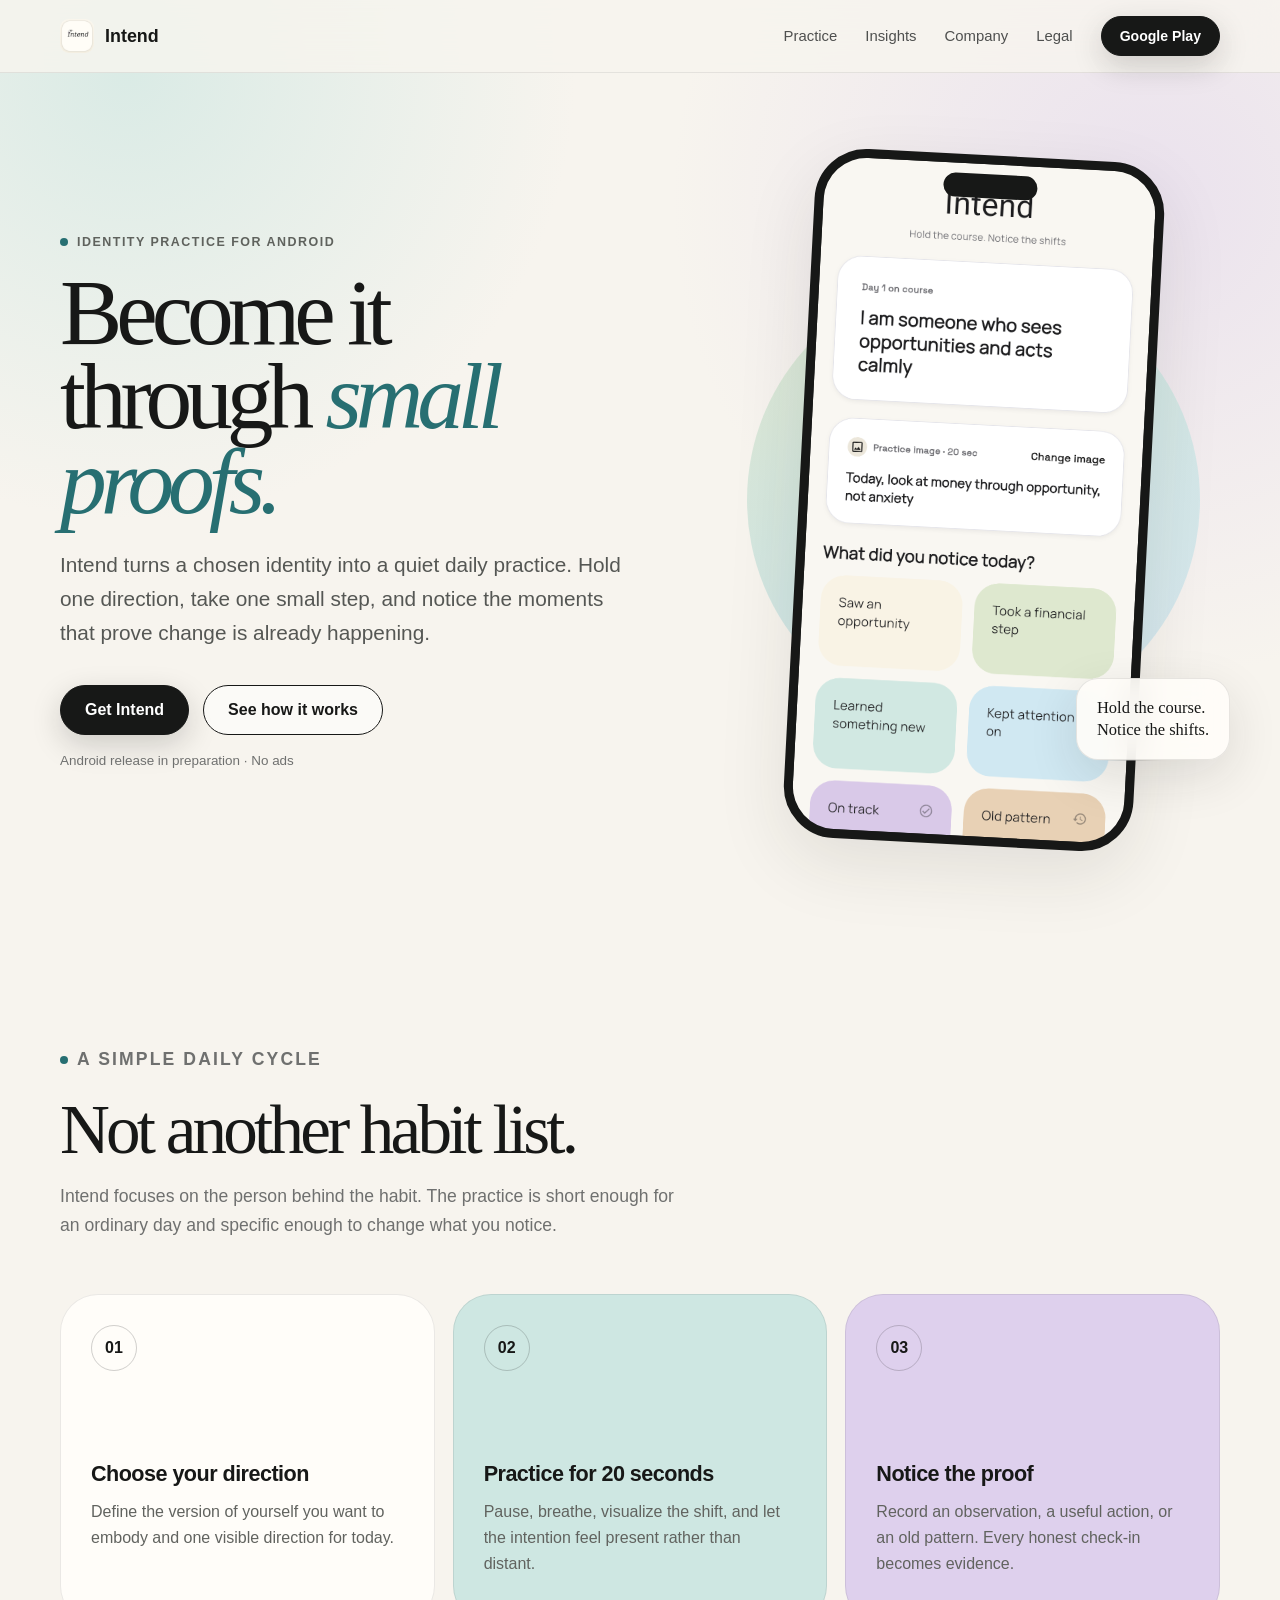
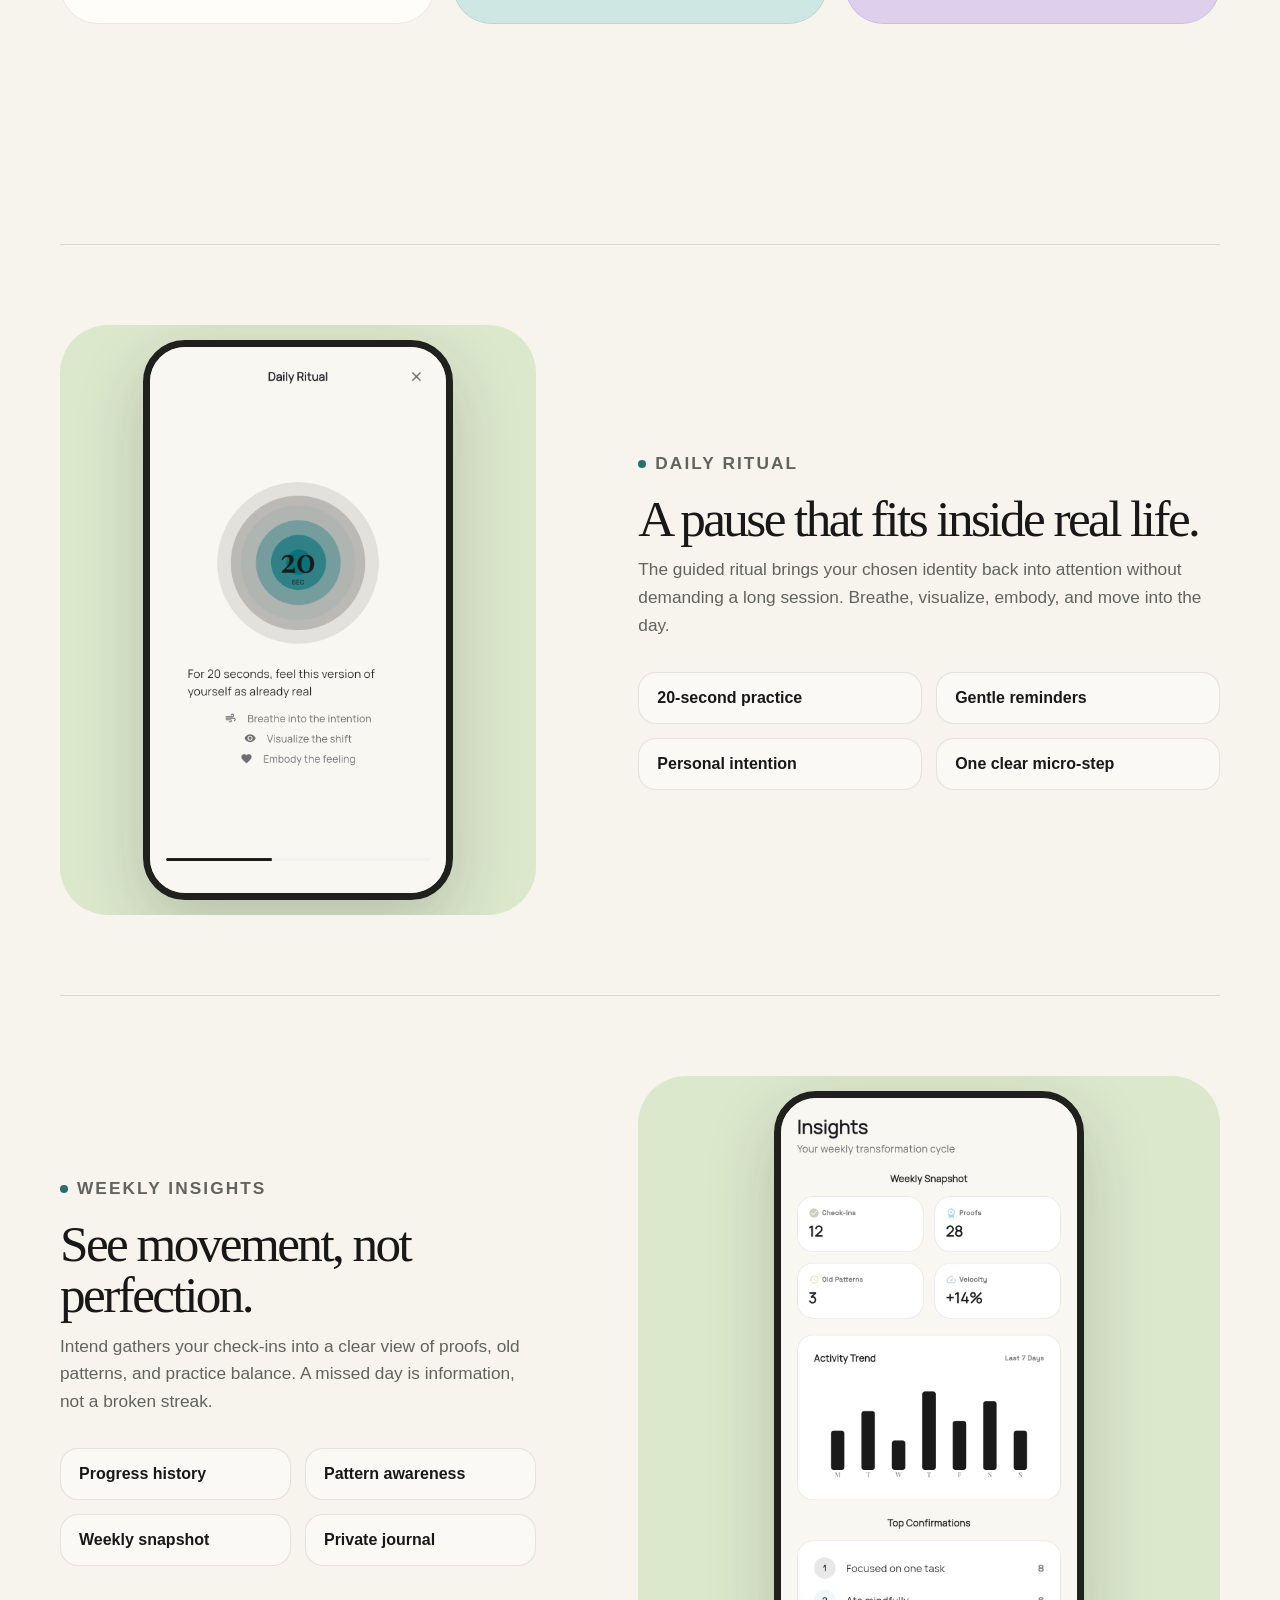
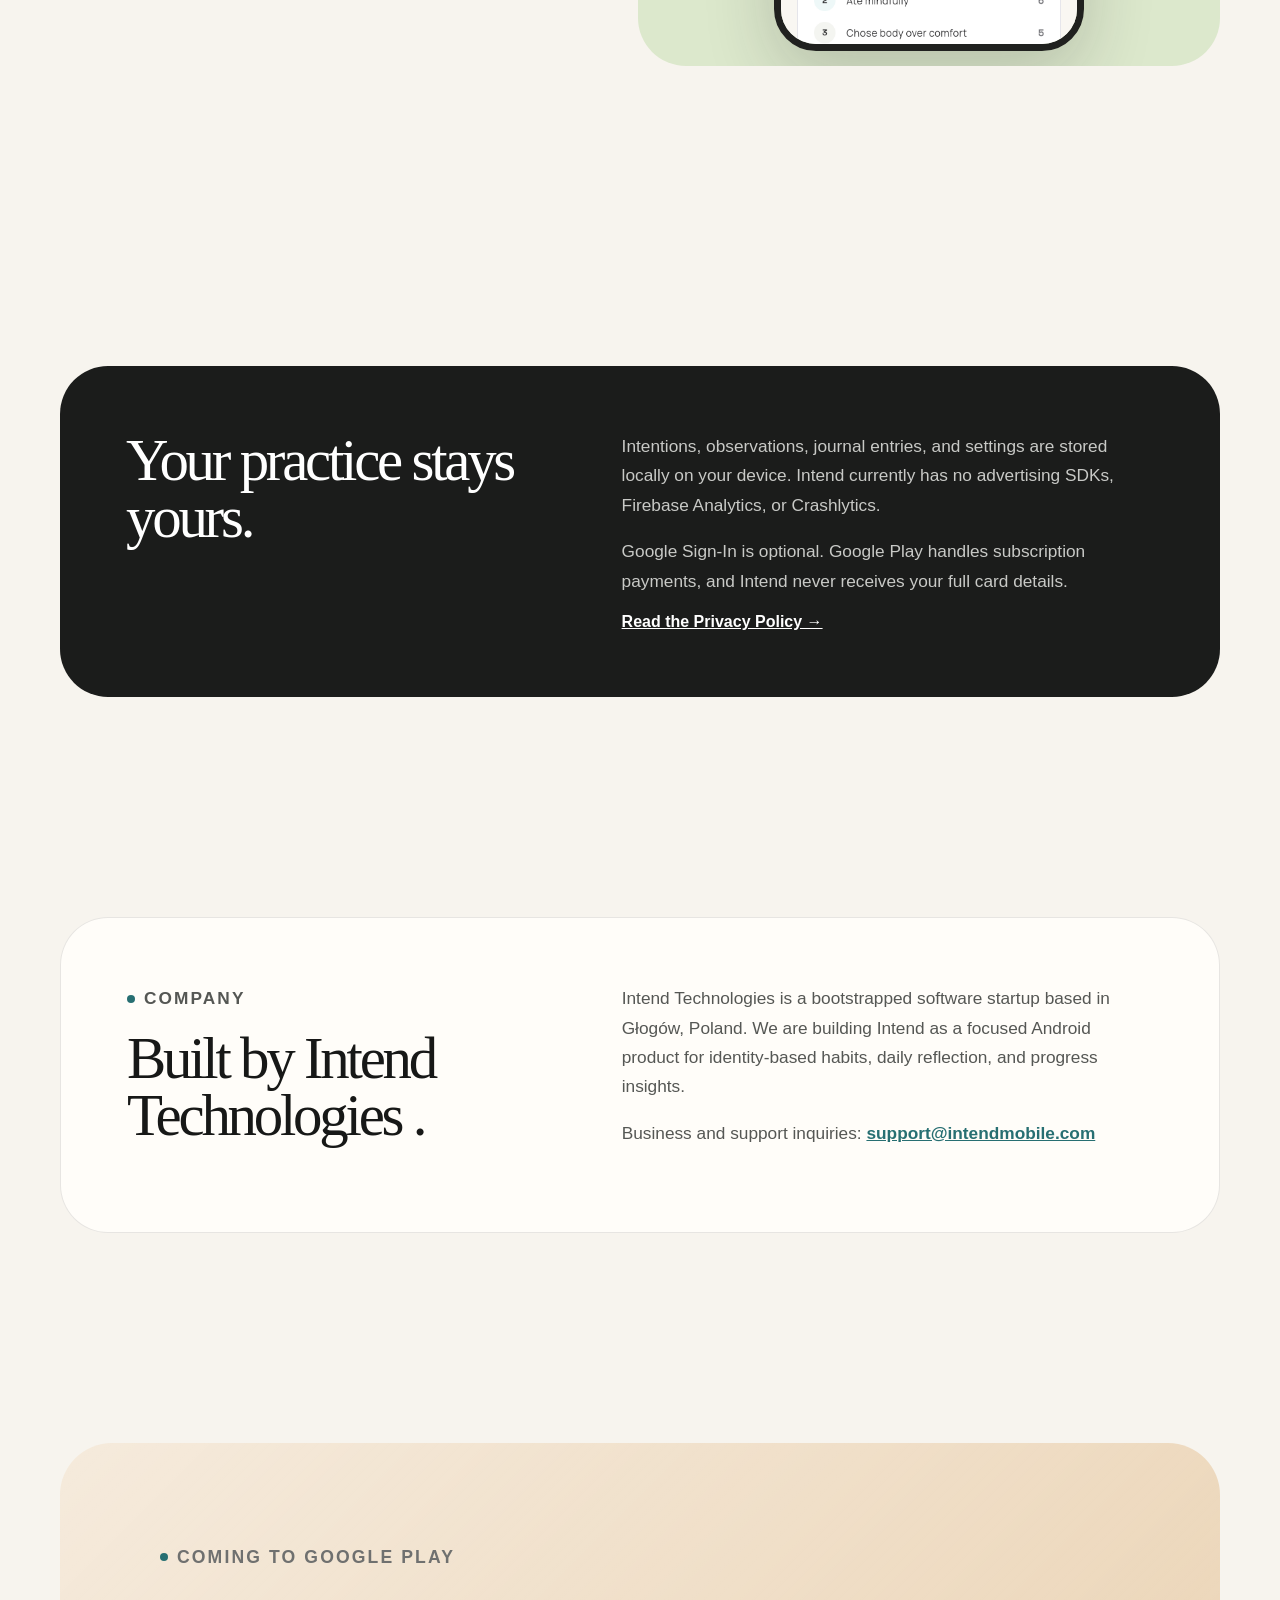
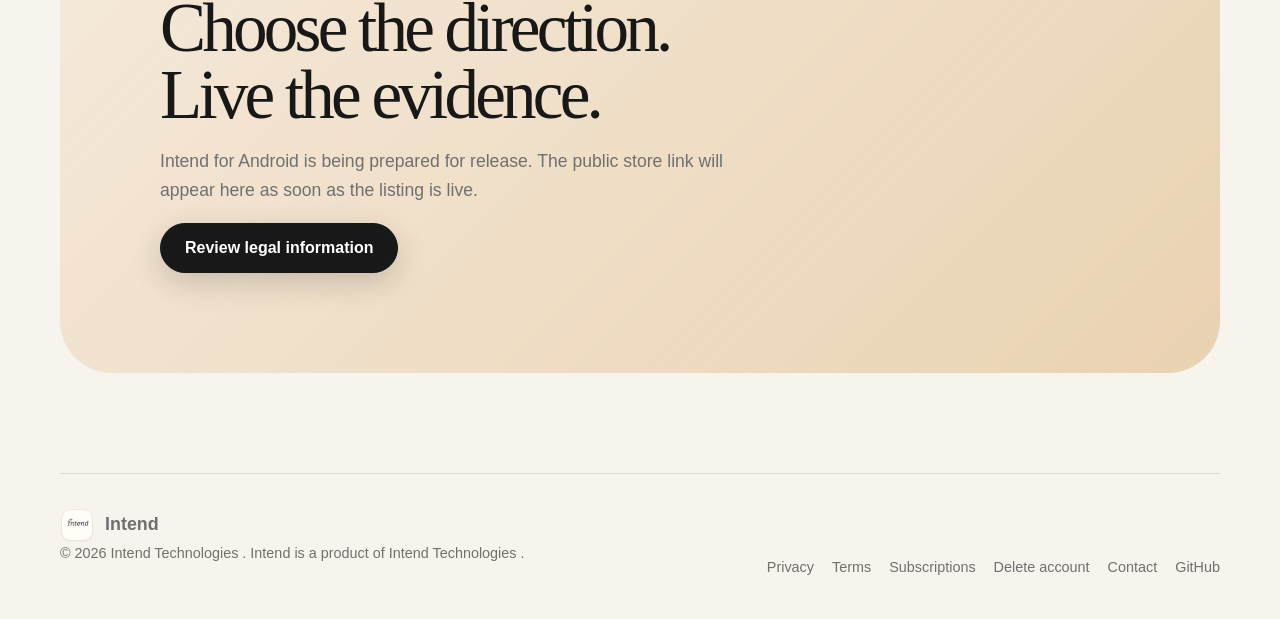
==== commit d360a616: "Rebrand - mail update" ====
--- a/index.html
+++ b/index.html
@@ -194,7 +194,7 @@
             </p>
             <p>
               Business and support inquiries:
-              <a href="mailto:valentyn@intendmobile.com">valentyn@intendmobile.com</a>
+              <a href="mailto:support@intendmobile.com">support@intendmobile.com</a>
             </p>
           </div>
         </div>
@@ -227,7 +227,7 @@
         <a href="legal/terms.html">Terms</a>
         <a href="legal/subscription-terms.html">Subscriptions</a>
         <a href="legal/account-deletion.html">Delete account</a>
-        <a href="mailto:valentyn@intendmobile.com">Contact</a>
+        <a href="mailto:support@intendmobile.com">Contact</a>
         <a href="https://github.com/skindar/intend-public">GitHub</a>
       </div>
     </footer>
